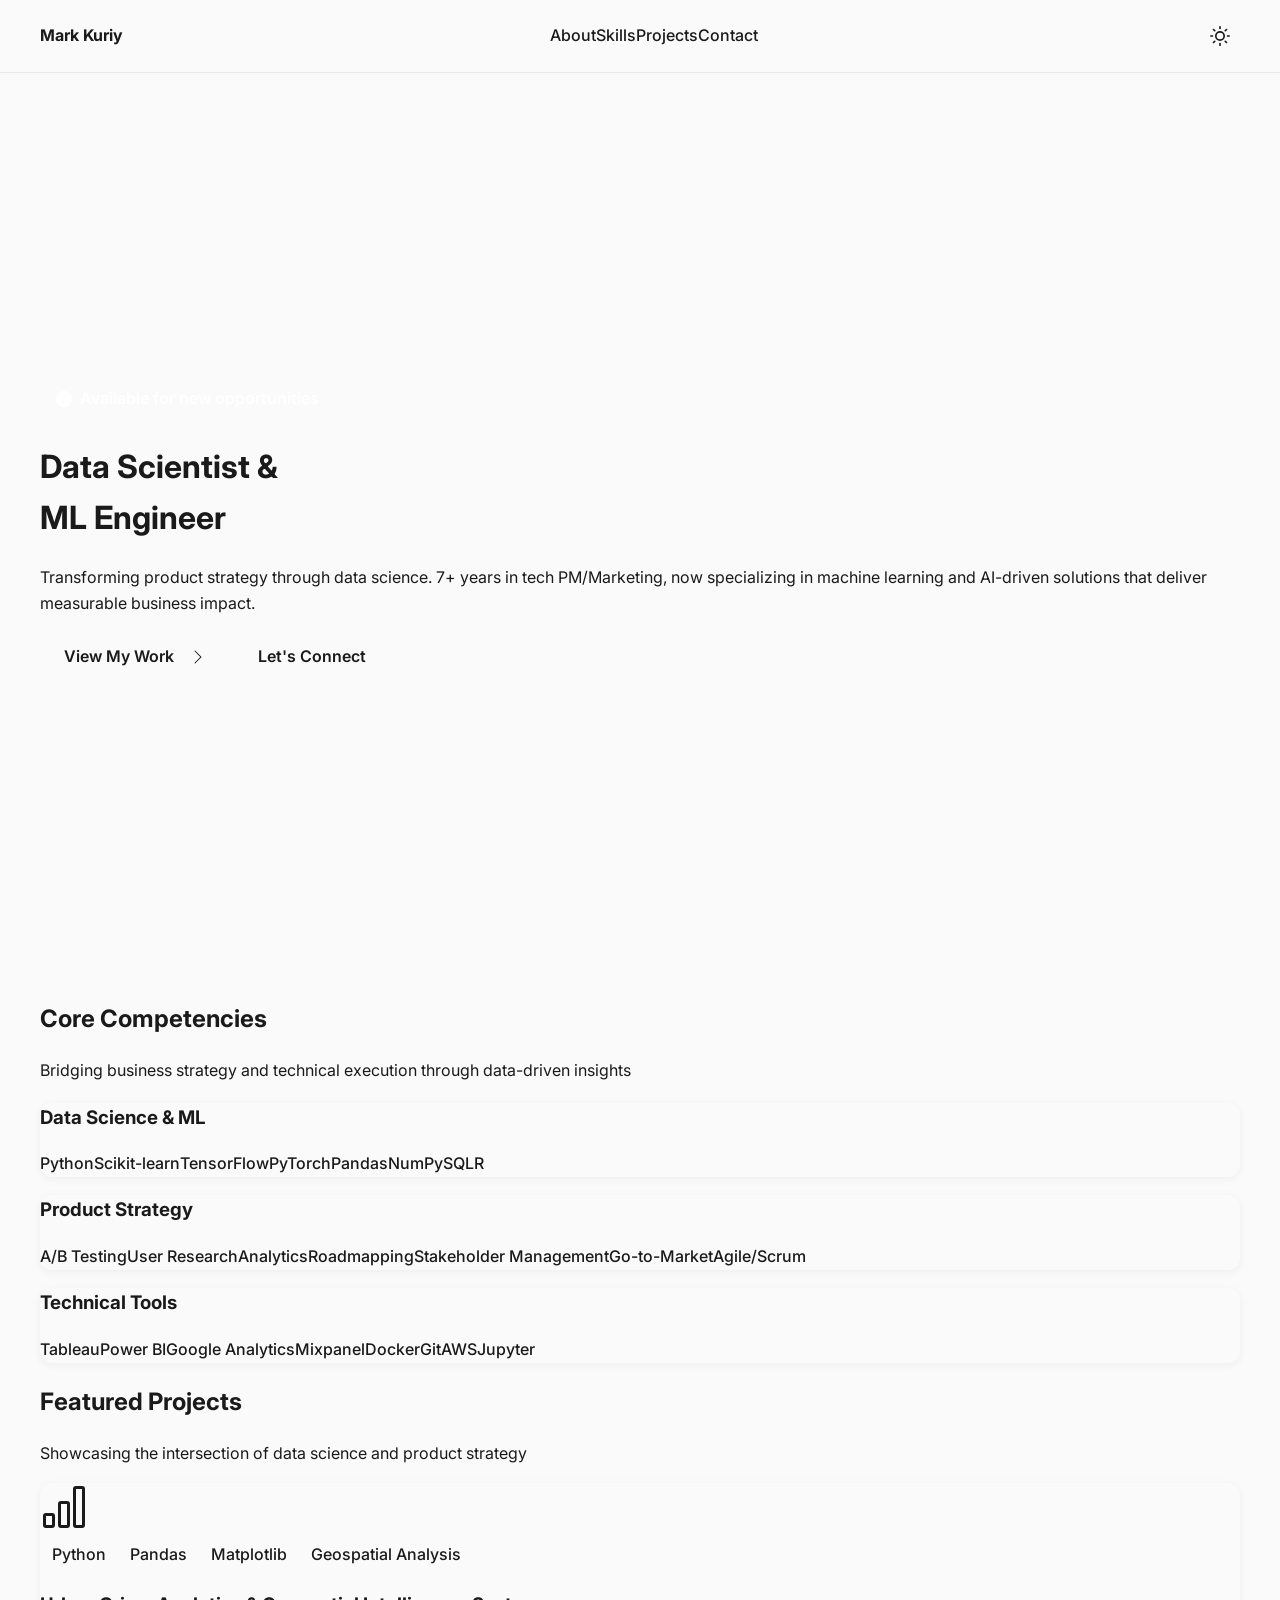
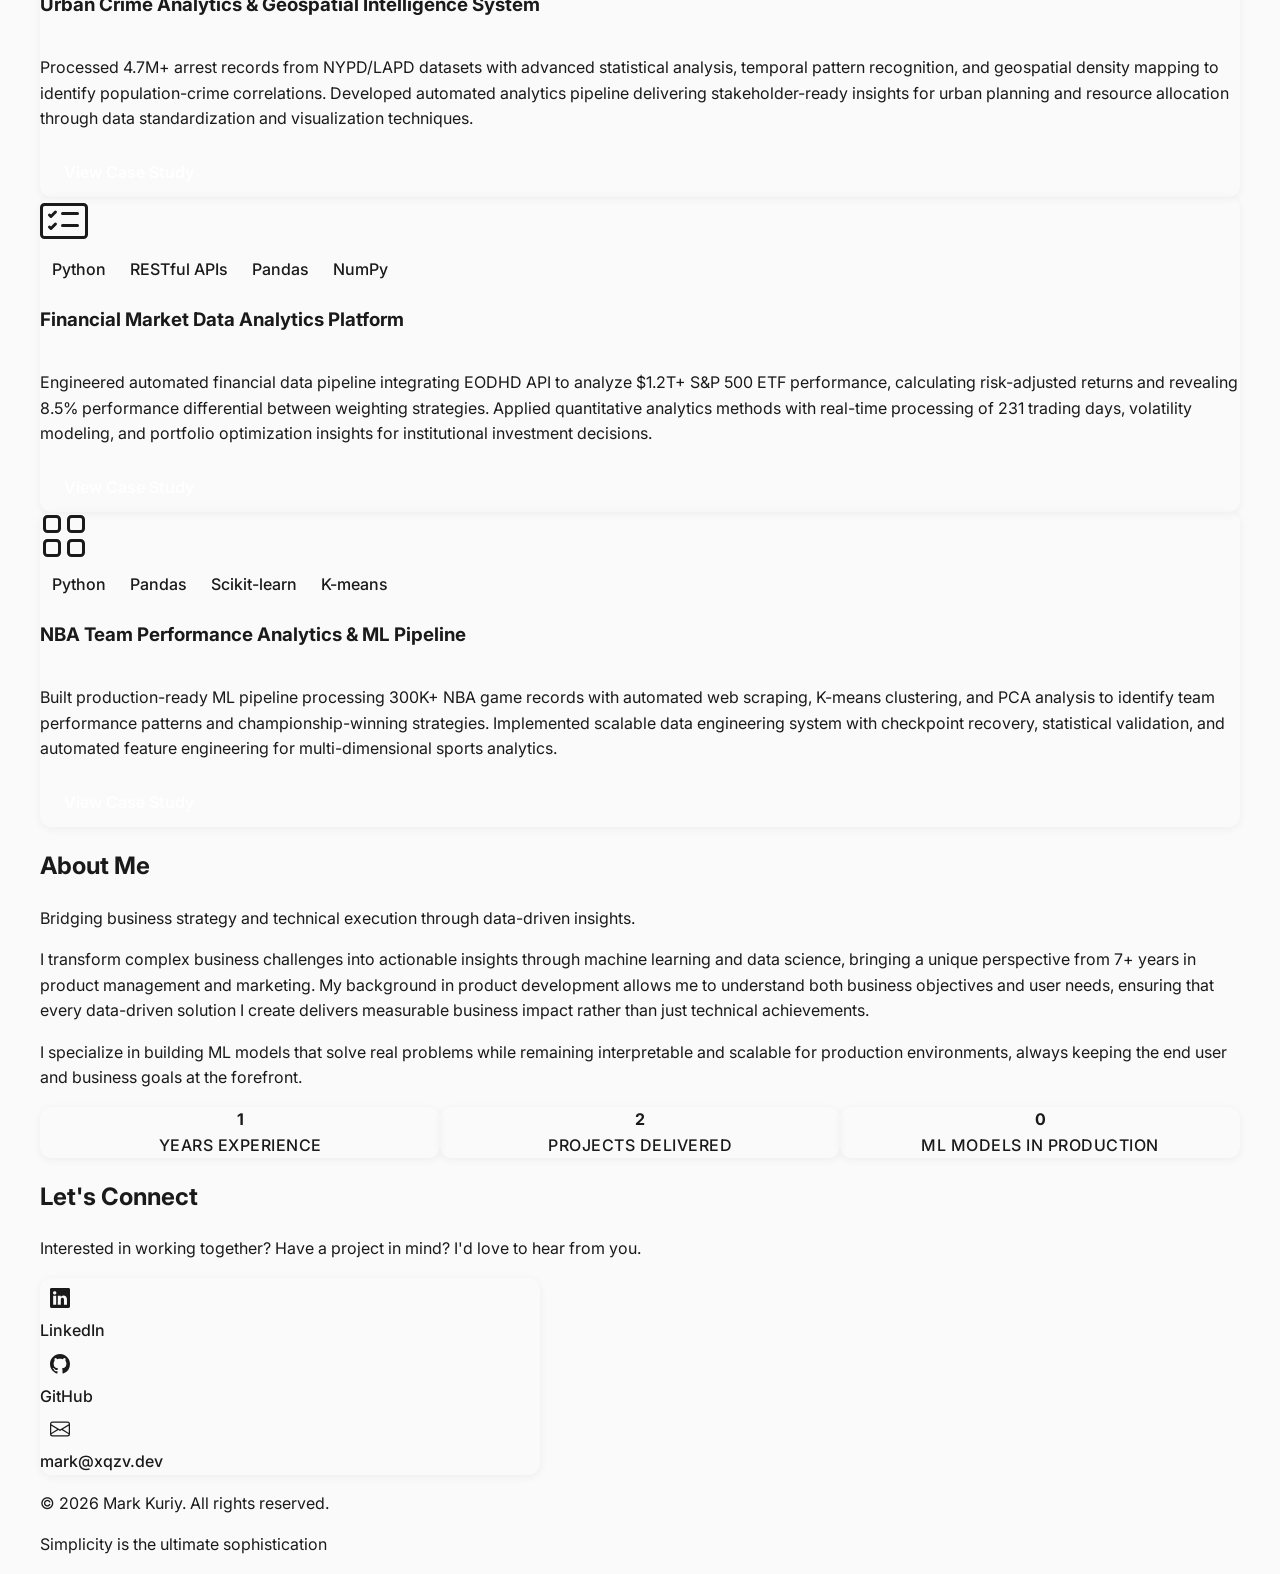
==== index.html @ 68ac91ae "fix: always load dark-mode.css unconditionally so toggle works on light-OS systems Agent-Logs-Url: h" ====
<!DOCTYPE html>
<html lang="en">
<head>
    <meta charset="UTF-8">
    <meta name="viewport" content="width=device-width, initial-scale=1.0">
    <title>Mark Kuriy - Data Scientist & ML Engineer</title>
    <meta name="description" content="Data Scientist & ML Engineer | Leveraging 7+ Years of Product Experience to Build Scalable AI Solutions.">
    <meta name="color-scheme" content="light dark">
    <meta name="theme-color" content="#1E3A8A" media="(prefers-color-scheme: light)">
    <meta name="theme-color" content="#121212" media="(prefers-color-scheme: dark)">
    
    <!-- Favicon -->
    <link rel="apple-touch-icon" sizes="180x180" href="/favicon/apple-touch-icon.png">
    <link rel="icon" type="image/png" sizes="32x32" href="/favicon/favicon-32x32.png">
    <link rel="icon" type="image/png" sizes="16x16" href="/favicon/favicon-16x16.png">
    <link rel="manifest" href="/favicon/site.webmanifest">
    
    <!-- Performance optimizations -->
    <link rel="dns-prefetch" href="//fonts.googleapis.com">
    <meta name="format-detection" content="telephone=no">
    
    <!-- Preconnect to external resources for faster loading -->
    <link rel="preconnect" href="https://fonts.googleapis.com">
    <link rel="preconnect" href="https://fonts.gstatic.com" crossorigin>
    <link href="https://fonts.googleapis.com/css2?family=Inter:wght@300..700&family=Crimson+Pro:wght@300..600&display=swap" rel="stylesheet">
    
    <!-- Base normalization for cross-browser consistency -->
    <link rel="stylesheet" href="/css/normalize.css">

    <!-- Critical CSS for above-the-fold content -->
    <style>
        body { 
            font-family: 'Inter', system-ui, sans-serif; 
            background-color: #FAFAFB;
            color: #1a1a1a;
            transition: background-color 0.3s ease, color 0.3s ease;
            margin: 0;
            line-height: 1.6;
        }
        body.dark-mode { 
            background-color: #121212;
            color: #e0e0e0;
        }
        .nav { 
            position: fixed; 
            width: 100%; 
            z-index: 100; 
            top: 0;
            left: 0;
            padding: 1rem 0;
            backdrop-filter: blur(12px);
            transition: transform 0.3s ease, background-color 0.3s ease;
            background: rgba(250, 250, 251, 0.95);
            border-bottom: 1px solid rgba(30, 58, 138, 0.1);
        }
        .dark-mode .nav {
            background: rgba(26, 26, 26, 0.95);
            border-bottom: 1px solid rgba(255, 255, 255, 0.1);
        }
        .container {
            max-width: 1200px;
            margin: 0 auto;
            padding: 0 1rem;
        }
        .hero {
            min-height: 100vh;
            padding-top: 80px;
            display: flex;
            align-items: center;
        }
    </style>

    <!-- Optimized CSS loading with media queries for non-critical CSS -->
    <link rel="stylesheet" href="/css/styles.css">
    <link rel="stylesheet" href="/css/components.css">
    <link rel="stylesheet" href="/css/dark-mode.css">
</head>
<body class="light-mode">
    <!-- Accessibility skip link -->
    <a href="#home" class="skip-link">Skip to main content</a>
    
    <!-- Header Component -->
    <site-header></site-header>

    <!-- Hero Section -->
    <section id="home" class="hero" role="main">
        <!-- Parallax background will be inserted here by JavaScript -->
        <div class="container">
            <div class="hero-content">
                <div class="hero-badge">
                    <svg width="16" height="16" fill="currentColor" class="mr-2" viewBox="0 0 16 16" style="margin-right: 8px;">
                        <path d="M8 16A8 8 0 1 0 8 0a8 8 0 0 0 0 16zm.93-9.412-1 4.705c-.07.34.029.533.304.533.194 0 .487-.07.686-.246l-.088.416c-.287.346-.92.598-1.465.598-.703 0-1.002-.422-.808-1.319l.738-3.468c.064-.293.006-.399-.287-.47l-.451-.081.082-.381 2.29-.287zM8 5.5a1 1 0 1 1 0-2 1 1 0 0 1 0 2z"/>
                    </svg>
                    Available for new opportunities
                </div>
                
                <h1 class="text-6xl serif mb-lg">
                    <span class="sr-only"></span>Data Scientist & <br>
                    <span class="text-brand">ML Engineer</span>
                </h1>
                
                <p class="text-xl text-secondary mb-2xl hero-description">
                    Transforming product strategy through data science. 7+ years in tech PM/Marketing, now specializing in machine learning and AI-driven solutions that deliver measurable business impact.
                </p>
                
                <div class="flex gap-md items-center hero-actions">
                    <a href="#work" class="btn btn-accent">
                        View My Work
                        <svg width="16" height="16" fill="currentColor" viewBox="0 0 16 16" style="margin-left: 8px;">
                            <path fill-rule="evenodd" d="M4.646 1.646a.5.5 0 0 1 .708 0l6 6a.5.5 0 0 1 0 .708l-6 6a.5.5 0 0 1-.708-.708L10.293 8 4.646 2.354a.5.5 0 0 1 0-.708z"/>
                        </svg>
                    </a>
                    <a href="#contact" class="btn btn-outline">Let's Connect</a>
                </div>
            </div>
        </div>
    </section>

    <!-- Skills Overview -->
    <section id="skills" class="section bg-soft">
        <div class="container">
            <div class="mb-2xl section-heading-container">
                <h2 class="text-4xl serif mb-lg">Core Competencies</h2>
                <p class="text-lg text-secondary">
                    Bridging business strategy and technical execution through data-driven insights
                </p>
            </div>
            
            <div class="row-grid">
                <div class="skill-category lazy-load">
                    <h3 class="text-xl mb-sm">Data Science & ML</h3>
                    <div class="skill-list">
                        <span class="skill-tag">Python</span>
                        <span class="skill-tag">Scikit-learn</span>
                        <span class="skill-tag">TensorFlow</span>
                        <span class="skill-tag">PyTorch</span>
                        <span class="skill-tag">Pandas</span>
                        <span class="skill-tag">NumPy</span>
                        <span class="skill-tag">SQL</span>
                        <span class="skill-tag">R</span>
                    </div>
                </div>
                
                <div class="skill-category lazy-load">
                    <h3 class="text-xl mb-sm">Product Strategy</h3>
                    <div class="skill-list">
                        <span class="skill-tag">A/B Testing</span>
                        <span class="skill-tag">User Research</span>
                        <span class="skill-tag">Analytics</span>
                        <span class="skill-tag">Roadmapping</span>
                        <span class="skill-tag">Stakeholder Management</span>
                        <span class="skill-tag">Go-to-Market</span>
                        <span class="skill-tag">Agile/Scrum</span>
                    </div>
                </div>
                
                <div class="skill-category lazy-load">
                    <h3 class="text-xl mb-sm">Technical Tools</h3>
                    <div class="skill-list">
                        <span class="skill-tag">Tableau</span>
                        <span class="skill-tag">Power BI</span>
                        <span class="skill-tag">Google Analytics</span>
                        <span class="skill-tag">Mixpanel</span>
                        <span class="skill-tag">Docker</span>
                        <span class="skill-tag">Git</span>
                        <span class="skill-tag">AWS</span>
                        <span class="skill-tag">Jupyter</span>
                    </div>
                </div>
            </div>
        </div>
    </section>

    <!-- Featured Work -->
    <section id="work" class="section">
        <div class="container">
            <div class="mb-2xl section-heading-container">
                <h2 class="text-4xl serif mb-lg">Featured Projects</h2>
                <p class="text-lg text-secondary">
                    Showcasing the intersection of data science and product strategy
                </p>
            </div>
            
            <div class="row-grid">
                <!-- Project 1 -->
                <article class="project-card lazy-load">
                    <div class="project-header">
                        <svg width="48" height="48" fill="currentColor" viewBox="0 0 16 16">
                            <path d="M4 11H2v3h2v-3zm5-4H7v7h2V7zm5-5v12h-2V2h2zm-2-1a1 1 0 0 0-1 1v12a1 1 0 0 0 1 1h2a1 1 0 0 0 1-1V2a1 1 0 0 0-1-1h-2zM6 7a1 1 0 0 1 1-1h2a1 1 0 0 1 1 1v7a1 1 0 0 1-1 1H7a1 1 0 0 1-1-1V7zm-5 4a1 1 0 0 1 1-1h2a1 1 0 0 1 1 1v3a1 1 0 0 1-1 1H2a1 1 0 0 1-1-1v-3z"/>
                        </svg>
                    </div>
                    <div class="project-content">
                        <div class="project-meta">
                            <span class="project-tag">Python</span>
                            <span class="project-tag">Pandas</span>
                            <span class="project-tag">Matplotlib</span>
                            <span class="project-tag">Geospatial Analysis</span>
                        </div>
                        <h3 class="text-2xl mb-sm">Urban Crime Analytics & Geospatial Intelligence System</h3>
                        <p class="text-secondary mb-lg">
                            Processed 4.7M+ arrest records from NYPD/LAPD datasets with advanced statistical analysis, temporal pattern recognition, and geospatial density mapping to identify population-crime correlations. Developed automated analytics pipeline delivering stakeholder-ready insights for urban planning and resource allocation through data standardization and visualization techniques.
                        </p>
                        <a href="/case-studies/urban-crime-analytics" class="btn btn-secondary" style="align-self: flex-start;">
                            View Case Study
                        </a>
                    </div>
                </article>

                <!-- Project 2 -->
                <article class="project-card lazy-load">
                    <div class="project-header">
                        <svg width="48" height="48" fill="currentColor" viewBox="0 0 16 16">
                            <path d="M14.5 3a.5.5 0 0 1 .5.5v9a.5.5 0 0 1-.5.5h-13a.5.5 0 0 1-.5-.5v-9a.5.5 0 0 1 .5-.5h13zm-13-1A1.5 1.5 0 0 0 0 3.5v9A1.5 1.5 0 0 0 1.5 14h13a1.5 1.5 0 0 0 1.5-1.5v-9A1.5 1.5 0 0 0 14.5 2h-13z"/>
                            <path d="M7 5.5a.5.5 0 0 1 .5-.5h5a.5.5 0 0 1 0 1h-5a.5.5 0 0 1-.5-.5zm-1.496-.854a.5.5 0 0 1 0 .708l-1.5 1.5a.5.5 0 0 1-.708 0l-.5-.5a.5.5 0 1 1 .708-.708l.146.147 1.146-1.147a.5.5 0 0 1 .708 0zM7 9.5a.5.5 0 0 1 .5-.5h5a.5.5 0 0 1 0 1h-5a.5.5 0 0 1-.5-.5zm-1.496-.854a.5.5 0 0 1 0 .708l-1.5 1.5a.5.5 0 0 1-.708 0l-.5-.5a.5.5 0 0 1 .708-.708l.146.147 1.146-1.147a.5.5 0 0 1 .708 0z"/>
                        </svg>
                    </div>
                    <div class="project-content">
                        <div class="project-meta">
                            <span class="project-tag">Python</span>
                            <span class="project-tag">RESTful APIs</span>
                            <span class="project-tag">Pandas</span>
                            <span class="project-tag">NumPy</span>
                        </div>
                        <h3 class="text-2xl mb-sm">Financial Market Data Analytics Platform</h3>
                        <p class="text-secondary mb-lg">
                            Engineered automated financial data pipeline integrating EODHD API to analyze $1.2T+ S&P 500 ETF performance, calculating risk-adjusted returns and revealing 8.5% performance differential between weighting strategies. Applied quantitative analytics methods with real-time processing of 231 trading days, volatility modeling, and portfolio optimization insights for institutional investment decisions.
                        </p>
                        <a href="/case-studies/financial-market-analytics" class="btn btn-secondary" style="align-self: flex-start;">
                            View Case Study
                        </a>
                    </div>
                </article>

                <!-- Project 3 -->
                <article class="project-card lazy-load">
                    <div class="project-header">
                        <svg width="48" height="48" fill="currentColor" viewBox="0 0 16 16">
                            <path d="M1 2.5A1.5 1.5 0 0 1 2.5 1h3A1.5 1.5 0 0 1 7 2.5v3A1.5 1.5 0 0 1 5.5 7h-3A1.5 1.5 0 0 1 1 5.5v-3zM2.5 2a.5.5 0 0 0-.5.5v3a.5.5 0 0 0 .5.5h3a.5.5 0 0 0 .5-.5v-3a.5.5 0 0 0-.5-.5h-3zm6.5.5A1.5 1.5 0 0 1 10.5 1h3A1.5 1.5 0 0 1 15 2.5v3A1.5 1.5 0 0 1 13.5 7h-3A1.5 1.5 0 0 1 9 5.5v-3zm1.5-.5a.5.5 0 0 0-.5.5v3a.5.5 0 0 0 .5.5h3a.5.5 0 0 0 .5-.5v-3a.5.5 0 0 0-.5-.5h-3zM1 10.5A1.5 1.5 0 0 1 2.5 9h3A1.5 1.5 0 0 1 7 10.5v3A1.5 1.5 0 0 1 5.5 15h-3A1.5 1.5 0 0 1 1 13.5v-3zm1.5-.5a.5.5 0 0 0-.5.5v3a.5.5 0 0 0 .5.5h3a.5.5 0 0 0 .5-.5v-3a.5.5 0 0 0-.5-.5h-3zm6.5.5A1.5 1.5 0 0 1 10.5 9h3a1.5 1.5 0 0 1 1.5 1.5v3a1.5 1.5 0 0 1-1.5 1.5h-3A1.5 1.5 0 0 1 9 13.5v-3zm1.5-.5a.5.5 0 0 0-.5.5v3a.5.5 0 0 0 .5.5h3a.5.5 0 0 0 .5-.5v-3a.5.5 0 0 0-.5-.5h-3z"/>
                        </svg>
                    </div>
                    <div class="project-content">
                        <div class="project-meta">
                            <span class="project-tag">Python</span>
                            <span class="project-tag">Pandas</span>
                            <span class="project-tag">Scikit-learn</span>
                            <span class="project-tag">K-means</span>
                        </div>
                        <h3 class="text-2xl mb-sm">NBA Team Performance Analytics & ML Pipeline</h3>
                        <p class="text-secondary mb-lg">
                            Built production-ready ML pipeline processing 300K+ NBA game records with automated web scraping, K-means clustering, and PCA analysis to identify team performance patterns and championship-winning strategies. Implemented scalable data engineering system with checkpoint recovery, statistical validation, and automated feature engineering for multi-dimensional sports analytics.
                        </p>
                        <a href="/case-studies/nba-performance-analytics" class="btn btn-secondary" style="align-self: flex-start;">
                            View Case Study
                        </a>
                    </div>
                </article>
            </div>
        </div>
    </section>

    <!-- About Section -->
    <section id="about" class="section bg-soft">
        <div class="container">
            <div class="about-content">
                <h2 class="text-4xl serif mb-md">About Me</h2>
                
                <p class="about-highlight text-lg mb-lg">
                    Bridging business strategy and technical execution through data-driven insights.
                </p>
                
                <div class="about-story">
                    <p class="text-lg mb-lg">
                        I transform complex business challenges into actionable insights through machine learning and data science, bringing a unique perspective from 7+ years in product management and marketing. My background in product development allows me to understand both business objectives and user needs, ensuring that every data-driven solution I create delivers measurable business impact rather than just technical achievements.
                    </p>
                    
                    <p class="text-lg">
                        I specialize in building ML models that solve real problems while remaining interpretable and scalable for production environments, always keeping the end user and business goals at the forefront.
                    </p>
                </div>
                
                <div class="stats-showcase">
                    <div class="stats-grid">
                        <div class="stat-card lazy-load">
                            <span class="stat-number counter" data-target="7">7</span>
                            <span class="stat-label">Years Experience</span>
                        </div>
                        <div class="stat-card secondary lazy-load">
                            <span class="stat-number counter" data-target="12">12</span>
                            <span class="stat-label">Projects Delivered</span>
                        </div>
                        <div class="stat-card tertiary lazy-load">
                            <span class="stat-number counter" data-target="5">5</span>
                            <span class="stat-label">ML Models in Production</span>
                        </div>
                    </div>
                </div>
            </div>
        </div>
    </section>

    <!-- Contact Section -->
    <section id="contact" class="section">
        <div class="container">
            <div class="mb-2xl section-heading-container">
                <h2 class="text-4xl serif mb-lg">Let's Connect</h2>
                <p class="text-lg text-secondary">
                    Interested in working together? Have a project in mind? I'd love to hear from you.
                </p>
            </div>
            
            <div class="section-heading-container" style="max-width: 500px; align-items: start;">
                <div class="card">
                    <div class="flex items-center mb-md">
                        <div class="contact-icon">
                            <svg width="20" height="20" fill="currentColor" viewBox="0 0 16 16">
                                <path d="M0 1.146C0 .513.526 0 1.175 0h13.65C15.474 0 16 .513 16 1.146v13.708c0 .633-.526 1.146-1.175 1.146H1.175C.526 16 0 15.487 0 14.854V1.146zm4.943 12.248V6.169H2.542v7.225h2.401zm-1.2-8.212c.837 0 1.358-.554 1.358-1.248-.015-.709-.52-1.248-1.342-1.248-.822 0-1.359.54-1.359 1.248 0 .694.521 1.248 1.327 1.248h.016zm4.908 8.212V9.359c0-.216.016-.432.08-.586.173-.431.568-.878 1.232-.878.869 0 1.216.662 1.216 1.634v3.865h2.401V9.25c0-2.22-1.184-3.252-2.764-3.252-1.274 0-1.845.7-2.165 1.193v.025h-.016a5.54 5.54 0 0 1 .016-.025V6.169h-2.4c.03.678 0 7.225 0 7.225h2.4z"/>
                            </svg>
                        </div>
                        <a href="https://www.linkedin.com/in/mkuriy/" target="_blank" class="text-lg">LinkedIn</a>
                    </div>
                    
                    <div class="flex items-center mb-md">
                        <div class="contact-icon">
                            <svg width="20" height="20" fill="currentColor" viewBox="0 0 16 16">
                                <path d="M8 0C3.58 0 0 3.58 0 8c0 3.54 2.29 6.53 5.47 7.59.4.07.55-.17.55-.38 0-.19-.01-.82-.01-1.49-2.01.37-2.53-.49-2.69-.94-.09-.23-.48-.94-.82-1.13-.28-.15-.68-.52-.01-.53.63-.01 1.08.58 1.23.82.72 1.21 1.87.87 2.33.66.07-.52.28-.87.51-1.07-1.78-.2-3.64-.89-3.64-3.95 0-.87.31-1.59.82-2.15-.08-.2-.36-1.02.08-2.12 0 0 .67-.21 2.2.82.64-.18 1.32-.27 2-.27.68 0 1.36.09 2 .27 1.53-1.04 2.2-.82 2.2-.82.44 1.1.16 1.92.08 2.12.51.56.82 1.27.82 2.15 0 3.07-1.87 3.75-3.65 3.95.29.25.54.73.54 1.48 0 1.07-.01 1.93-.01 2.2 0 .21.15.46.55.38A8.012 8.012 0 0 0 16 8c0-4.42-3.58-8-8-8z"/>
                            </svg>
                        </div>
                        <a href="https://github.com/xqzv" target="_blank" class="text-lg">GitHub</a>
                    </div>
                    
                    <div class="flex items-center">
                        <div class="contact-icon">
                            <svg width="20" height="20" fill="currentColor" viewBox="0 0 16 16">
                                <path d="M0 4a2 2 0 0 1 2-2h12a2 2 0 0 1 2 2v8a2 2 0 0 1-2 2H2a2 2 0 0 1-2-2V4Zm2-1a1 1 0 0 0-1 1v.217l7 4.2 7-4.2V4a1 1 0 0 0-1-1H2Zm13 2.383-4.708 2.825L15 11.105V5.383Zm-.034 6.876-5.64-3.471L8 9.583l-1.326-.795-5.64 3.47A1 1 0 0 0 2 13h12a1 1 0 0 0 .966-.741ZM1 11.105l4.708-2.897L1 5.383v5.722Z"/>
                            </svg>
                        </div>
                        <a href="mailto:mark@xqzv.dev" class="text-lg">mark@xqzv.dev</a>
                    </div>
                </div>
            </div>
        </div>
    </section>

    <!-- Footer -->
    <site-footer></site-footer>

    <!-- JavaScript loading -->
    <script src="/js/components/header.js" defer></script>
    <script src="/js/components/footer.js" defer></script>
    <script src="/js/dark-mode.js" defer></script>
    <script src="/js/portfolio.js" defer></script>
</body>
</html>
---- css/components.css ----
/* ===== Optimized Components CSS - Enhanced 60-30-10 Compliance ===== */

/* Button System - Proper accent color usage (10% rule) */
.btn {
    display: inline-flex;
    align-items: center;
    gap: 0.5rem;
    padding: 0.75rem 1.5rem;
    border-radius: 6px;
    font-weight: 600;
    font-size: 1rem;
    text-decoration: none;
    border: none;
    cursor: pointer;
    transition: all 0.2s ease;
}

.btn-primary {
    background-color: var(--primary-600);
    color: white;
}

.btn-primary:hover {
    background-color: var(--primary-500);
    transform: translateY(-1px);
}

/* Reserve accent color for primary CTAs only */
.btn-accent {
    background-color: var(--accent-500);
    color: var(--neutral-800);
}

.btn-accent:hover {
    background-color: var(--accent-600);
    transform: translateY(-1px);
}

.btn-outline {
    background-color: transparent;
    color: var(--text-primary);
    border: 2px solid var(--border-color);
}

.btn-outline:hover {
    background-color: var(--primary-600);
    color: white;
    border-color: var(--primary-600);
}

/* Filter buttons for projects page */
.filter-btn {
    transition: all 0.2s ease;
}

.filter-btn.active {
    background-color: var(--primary-600);
    color: white;
    border-color: var(--primary-600);
}

/* Use brand colors for secondary actions */
.btn-secondary {
    background-color: var(--primary-300);
    color: white;
}

.btn-secondary:hover {
    background-color: var(--primary-400);
}

/* Cards */
.card {
    background: var(--bg-white);
    padding: var(--space-xl);
    border-radius: 12px;
    box-shadow: 0 2px 10px rgba(0, 0, 0, 0.05);
    transition: box-shadow 0.2s ease;
}

.card:hover {
    box-shadow: 0 4px 20px rgba(0, 0, 0, 0.1);
}

/* Project Cards */
.project-card {
    background: var(--bg-white);
    padding: var(--space-xl);
    border-radius: 12px;
    box-shadow: 0 2px 10px rgba(0, 0, 0, 0.05);
    transition: all 0.3s ease;
    display: flex;
    flex-direction: column;
    height: 100%;
}

.project-card:hover {
    transform: translateY(-4px);
    box-shadow: 0 8px 25px rgba(0, 0, 0, 0.15);
}

.project-header {
    margin-bottom: var(--space-lg);
    color: var(--primary-600);
}

.project-content {
    display: flex;
    flex-direction: column;
    height: 100%;
}

.project-meta {
    display: flex;
    flex-wrap: wrap;
    gap: var(--space-xs);
    margin-bottom: var(--space-md);
}

.project-tag {
    background: var(--bg-secondary);
    color: var(--text-secondary);
    padding: 0.25rem 0.75rem;
    border-radius: 20px;
    font-size: var(--text-sm);
    font-weight: 500;
}

/* Navigation */
site-header {
    display: block;
}

.nav {
    background: rgba(250, 250, 251, 0.95);
    border-bottom: 1px solid rgba(30, 58, 138, 0.1);
    backdrop-filter: blur(12px);
    -webkit-backdrop-filter: blur(12px);
}

.nav-content {
    display: flex;
    align-items: center;
    justify-content: space-between;
}

.nav-logo {
    font-size: var(--text-xl);
    font-weight: 700;
    color: var(--text-primary);
    text-decoration: none;
}

.nav-links {
    display: flex;
    list-style: none;
    gap: var(--space-lg);
    margin: 0;
    padding: 0;
}

.nav-link {
    color: var(--text-secondary);
    text-decoration: none;
    font-weight: 500;
    transition: color 0.2s ease;
}

.nav-link:hover,
.nav-link.active {
    color: var(--primary-600);
}

body.dark-mode .nav-link:hover,
body.dark-mode .nav-link.active {
    color: var(--primary-300);
}

/* Mobile Menu */
.mobile-menu {
    display: none;
    background: none;
    border: none;
    cursor: pointer;
    padding: 0.5rem;
    color: var(--text-primary);
    margin-left: 0.5rem;
    transition: color 0.2s ease;
}

.theme-toggle,
.mobile-menu {
    -webkit-appearance: none;
    appearance: none;
    background-color: transparent;
    border: 0;
}

.mobile-menu:hover {
    color: var(--primary-600);
}

.mobile-menu:active {
    transform: scale(0.95);
}

.mobile-menu-container {
    position: fixed;
    top: 80px;
    left: 0;
    right: 0;
    background: var(--bg-white);
    border-top: 1px solid var(--border-color);
    box-shadow: 0 4px 12px rgba(0, 0, 0, 0.1);
    z-index: 99;
    max-height: 0;
    overflow: hidden;
    transition: max-height 0.3s ease, opacity 0.3s ease;
    opacity: 0;
}

.mobile-menu-container.active {
    max-height: 500px;
    opacity: 1;
}

.mobile-menu-container .nav-links {
    flex-direction: column;
    padding: var(--space-lg);
    gap: var(--space-md);
}

/* Statistics - Consistent brand color usage */
.stats-grid {
    display: grid;
    grid-template-columns: repeat(auto-fit, minmax(140px, 1fr));
    gap: var(--space-lg);
}

.stat-card {
    text-align: center;
    padding: var(--space-lg);
    background: var(--bg-white);
    border-radius: 12px;
    box-shadow: 0 2px 10px rgba(0, 0, 0, 0.05);
    border-top: 4px solid var(--primary-600);
    transition: all 0.3s ease;
}

.stat-card:hover {
    transform: translateY(-2px);
    box-shadow: 0 8px 25px rgba(30, 58, 138, 0.1);
}

.stat-card.secondary {
    border-top-color: var(--primary-400);
}

.stat-card.tertiary {
    border-top-color: var(--primary-300);
}

.stat-number {
    font-size: var(--text-4xl);
    font-weight: 700;
    color: var(--primary-600);
    display: block;
    margin-bottom: var(--space-sm);
}

.stat-card.secondary .stat-number {
    color: var(--primary-400);
}

.stat-card.tertiary .stat-number {
    color: var(--primary-300);
}

.stat-label {
    color: var(--text-secondary);
    font-size: var(--text-sm);
    text-transform: uppercase;
    letter-spacing: 0.5px;
    font-weight: 500;
}

/* Hero Badge - Use brand colors (30% rule) instead of accent */
.hero-badge {
    display: inline-flex;
    align-items: center;
    background: var(--primary-300);
    color: white;
    padding: 0.5rem 1rem;
    border-radius: 25px;
    font-size: var(--text-sm);
    font-weight: 600;
    margin-bottom: var(--space-lg);
}

/* Skills - Better visual hierarchy with brand colors */
.skill-category {
    padding: var(--space-xl);
    background: var(--bg-white);
    border-radius: 12px;
    border-left: 4px solid var(--primary-600);
    box-shadow: 0 2px 10px rgba(0, 0, 0, 0.05);
    transition: all 0.3s ease;
}

.skill-category:hover {
    transform: translateY(-2px);
    box-shadow: 0 8px 25px rgba(30, 58, 138, 0.1);
}

.skill-category:nth-child(1) {
    border-left-color: var(--primary-600);
}

.skill-category:nth-child(2) {
    border-left-color: var(--primary-400);
}

.skill-category:nth-child(3) {
    border-left-color: var(--accent-500);
}

.skill-list {
    display: flex;
    flex-wrap: wrap;
    gap: var(--space-xs);
    margin-top: var(--space-md);
}

/* Responsive improvements for mobile */
@media (max-width: 768px) {
    .skill-category {
        padding: var(--space-lg);
        margin-bottom: var(--space-md);
    }
    
    .skill-tag {
        font-size: 0.875rem;
        padding: 0.375rem 0.75rem;
    }
}

.skill-tag {
    background: var(--bg-secondary);
    color: var(--text-primary);
    padding: var(--space-xs) var(--space-sm);
    border-radius: 6px;
    font-size: var(--text-sm);
    font-weight: 500;
    border: 1px solid var(--border-color);
    transition: all 0.2s ease;
}

.skill-tag:hover {
    background: var(--primary-600);
    color: white;
    border-color: var(--primary-500);
    transform: translateY(-1px);
    box-shadow: 0 2px 8px rgba(30, 58, 138, 0.15);
}

/* Scroll Progress */
.scroll-indicator {
    position: fixed;
    top: 0;
    left: 0;
    width: 100%;
    height: 3px;
    background: var(--bg-secondary);
    z-index: 1000;
}

.scroll-progress {
    height: 100%;
    background: linear-gradient(90deg, var(--primary-600), var(--accent-500));
    width: 0%;
    transition: width 0.1s ease;
}

/* Lazy Loading */
.lazy-load {
    opacity: 0;
    transform: translateY(20px);
    transition: all 0.6s ease;
}

.lazy-load.loaded {
    opacity: 1;
    transform: translateY(0);
}

/* Contact Icons */
.contact-icon {
    width: 40px;
    height: 40px;
    border-radius: 50%;
    background: var(--bg-secondary);
    display: flex;
    align-items: center;
    justify-content: center;
    margin-right: var(--space-md);
    transition: background-color 0.3s ease;
}

/* Contact Section Links - Modern UI/UX best practices */
#contact .card a {
    color: var(--primary-600);
    text-decoration: none;
    font-weight: 500;
    position: relative;
    transition: color 0.2s ease;
}

/* Maintain same color for visited links */
#contact .card a:visited {
    color: var(--primary-600);
}

/* Hover state with underline animation */
#contact .card a:hover {
    color: var(--primary-500);
}

#contact .card a::after {
    content: '';
    position: absolute;
    bottom: -2px;
    left: 0;
    width: 0;
    height: 2px;
    background-color: var(--primary-600);
    transition: width 0.3s ease;
}

#contact .card a:hover::after {
    width: 100%;
}

/* Active state */
#contact .card a:active {
    color: var(--primary-700);
}

/* Skip Link */
.skip-link {
    position: absolute;
    top: -40px;
    left: 6px;
    background: var(--primary-600);
    color: white;
    padding: 8px;
    text-decoration: none;
    border-radius: 4px;
    transition: top 0.3s;
}

.skip-link:focus {
    top: 6px;
}

/* Responsive Design */
@media (max-width: 768px) {
    /* Hide only the desktop nav links, not the mobile menu ones */
    .nav-content > .nav-links {
        display: none;
    }
    
    .mobile-menu {
        display: flex;
        align-items: center;
        justify-content: center;
    }
    
    /* Ensure mobile menu container nav links can be visible when active */
    .mobile-menu-container .nav-links {
        display: flex;
    }
    
    .grid-2,
    .grid-3 {
        grid-template-columns: 1fr;
        gap: var(--space-xl);
    }
    
    .about-content {
        text-align: center;
    }
    
    .about-story {
        text-align: center;
    }
}

@media (max-width: 640px) {
    .hero-actions {
        flex-direction: column;
        align-items: stretch;
    }
    
    .btn {
        justify-content: center;
    }
}
---- css/dark-mode.css ----
/* Dark Mode Toggle Styles */
.theme-toggle {
    display: flex;
    align-items: center;
    justify-content: center;
    width: 40px;
    height: 40px;
    background: transparent;
    border-radius: 50%;
    border: none;
    cursor: pointer;
    margin-left: 16px;
    position: relative;
    overflow: hidden;
    color: var(--text-primary);
    transition: color 0.3s ease, background-color 0.3s ease;
}

.theme-toggle:hover {
    background-color: var(--bg-secondary);
}

.theme-toggle svg {
    width: 20px;
    height: 20px;
    position: absolute;
    transition: transform 0.5s ease, opacity 0.3s ease;
}

/* Light Mode Icons */
.theme-toggle .sun-icon {
    opacity: 1;
    transform: translateY(0);
}

.theme-toggle .moon-icon {
    opacity: 0;
    transform: translateY(20px);
}

/* Dark Mode Icons */
.dark-mode .theme-toggle .sun-icon {
    opacity: 0;
    transform: translateY(-20px);
}

.dark-mode .theme-toggle .moon-icon {
    opacity: 1;
    transform: translateY(0);
}

/* Enhanced Dark Mode Specific Overrides */
.dark-mode {
    color-scheme: dark;
}

.dark-mode .card,
.dark-mode .project-card,
.dark-mode .skill-category,
.dark-mode .stat-card {
    border-color: var(--dark-border);
    box-shadow: 0 2px 10px rgba(0, 0, 0, 0.3);
}

.dark-mode .card:hover,
.dark-mode .project-card:hover,
.dark-mode .skill-category:hover,
.dark-mode .stat-card:hover {
    box-shadow: 0 8px 25px rgba(59, 130, 246, 0.15);
}

/* Enhanced skill category dark mode styles */
.dark-mode .skill-category {
    background: var(--dark-bg-tertiary);
    border-left-color: var(--primary-400);
}

.dark-mode .skill-category:nth-child(2) {
    border-left-color: var(--primary-300);
}

.dark-mode .skill-category:nth-child(3) {
    border-left-color: var(--accent-400);
}

.dark-mode .skill-category:hover {
    background: var(--dark-bg-secondary);
    box-shadow: 0 8px 25px rgba(59, 130, 246, 0.2);
}

.dark-mode .nav {
    background: rgba(15, 15, 15, 0.95);
    border-bottom: 1px solid var(--dark-border-light);
}

.dark-mode .hero-parallax-bg {
    background: linear-gradient(135deg, 
        rgba(30, 58, 138, 0.1) 0%, 
        rgba(59, 130, 246, 0.05) 50%, 
        rgba(215, 186, 137, 0.05) 100%);
}

.dark-mode .mobile-menu-container {
    background: var(--dark-bg-secondary);
    border-top: 1px solid var(--dark-border);
}

.dark-mode .mobile-menu:hover {
    color: var(--primary-400);
}

/* Skills section background */
.dark-mode .section.bg-soft {
    background: var(--dark-bg-primary);
}

.dark-mode .skill-tag:hover {
    background: var(--primary-400);
    color: white;
}

/* Enhanced skill tag dark mode styles */
.dark-mode .skill-tag {
    background: var(--dark-bg-primary);
    color: var(--dark-text-primary);
    border: 1px solid var(--dark-border);
}

.dark-mode .skill-tag:hover {
    background: var(--primary-500);
    color: white;
    border-color: var(--primary-400);
    transform: translateY(-1px);
}

.dark-mode .hero-badge {
    background: var(--primary-400);
    color: white;
}

/* Enhanced dark mode scrollbar */
.dark-mode ::-webkit-scrollbar-track {
    background: var(--dark-bg-secondary);
}

.dark-mode ::-webkit-scrollbar-thumb {
    background: var(--dark-text-tertiary);
}

.dark-mode ::-webkit-scrollbar-thumb:hover {
    background: var(--primary-400);
}

/* Contact Section Overrides */
.dark-mode .contact-icon {
    background: var(--dark-bg-tertiary);
}

.dark-mode #contact .card a,
.dark-mode #contact .card a:visited {
    color: var(--primary-400);
}

.dark-mode #contact .card a:hover {
    color: var(--primary-300);
}

.dark-mode #contact .card a::after {
    background-color: var(--primary-400);
}

.dark-mode #contact .card a:active {
    color: var(--primary-500);
}
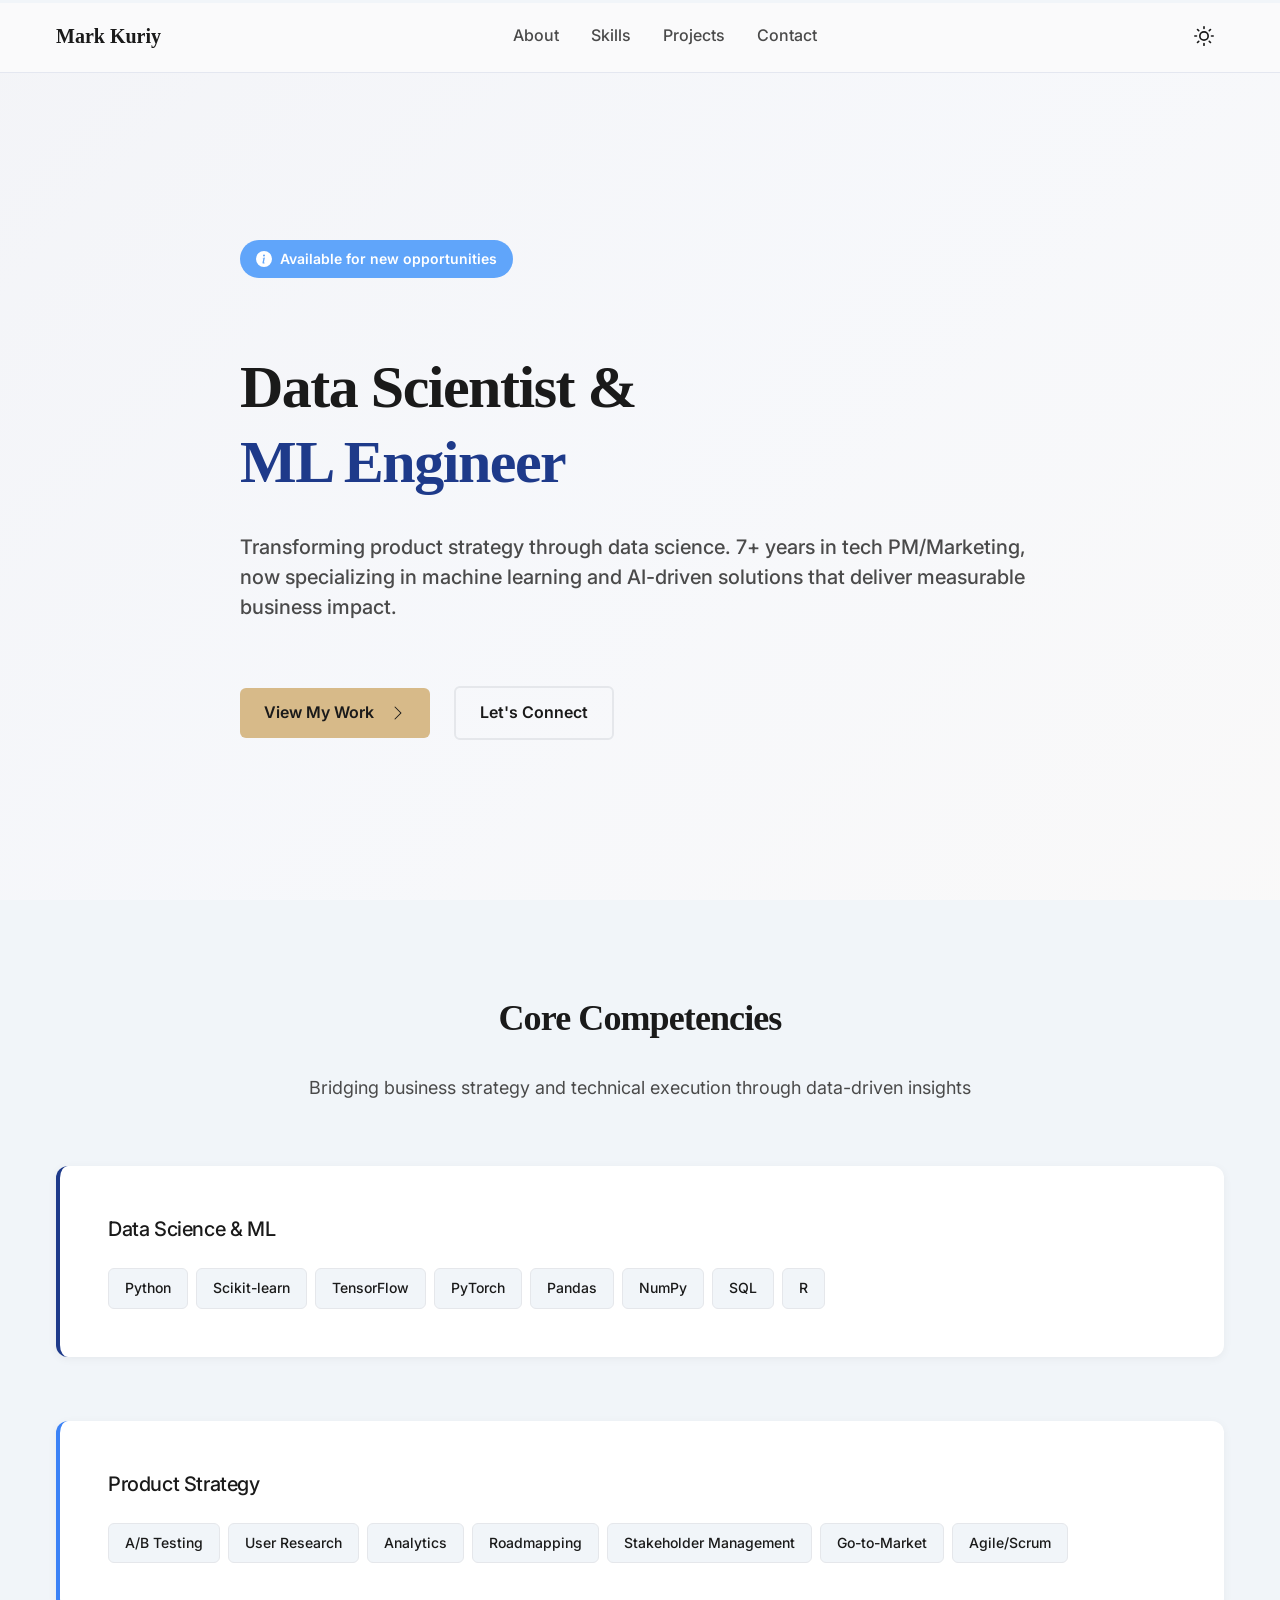
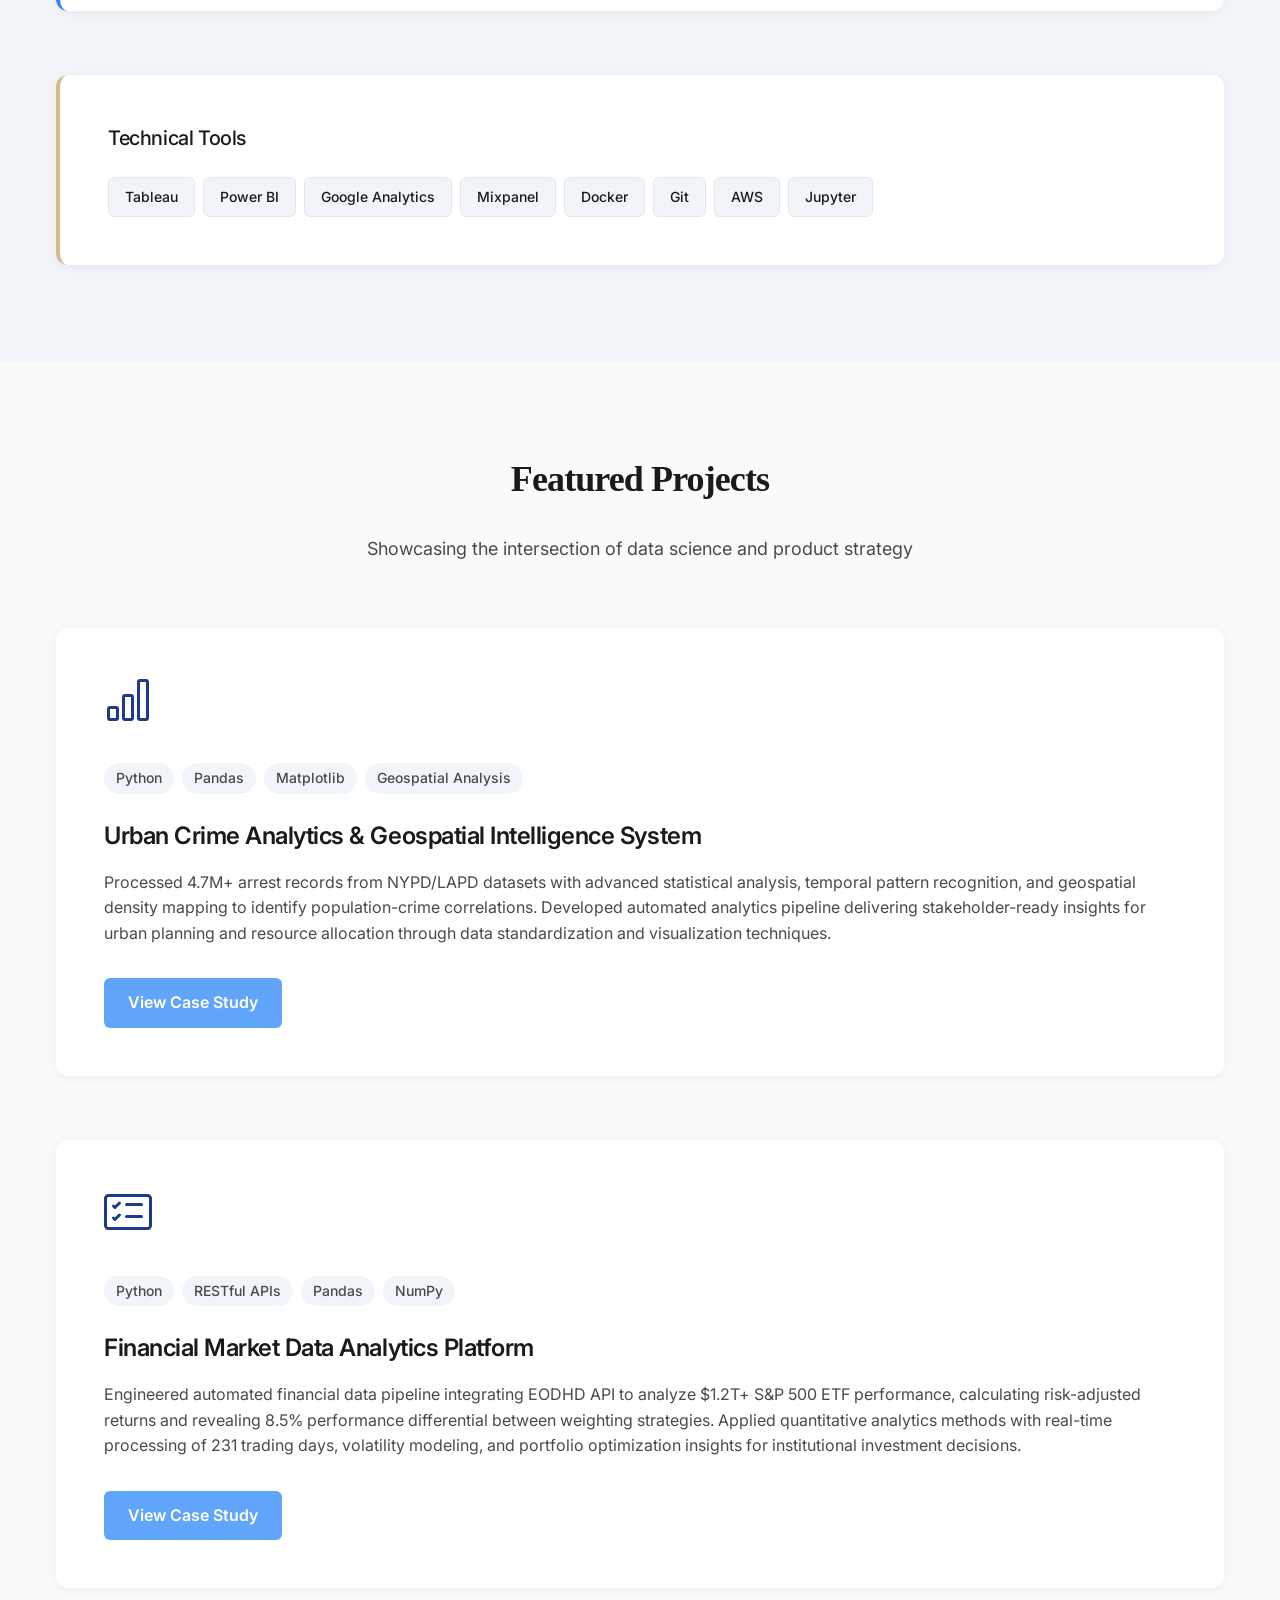
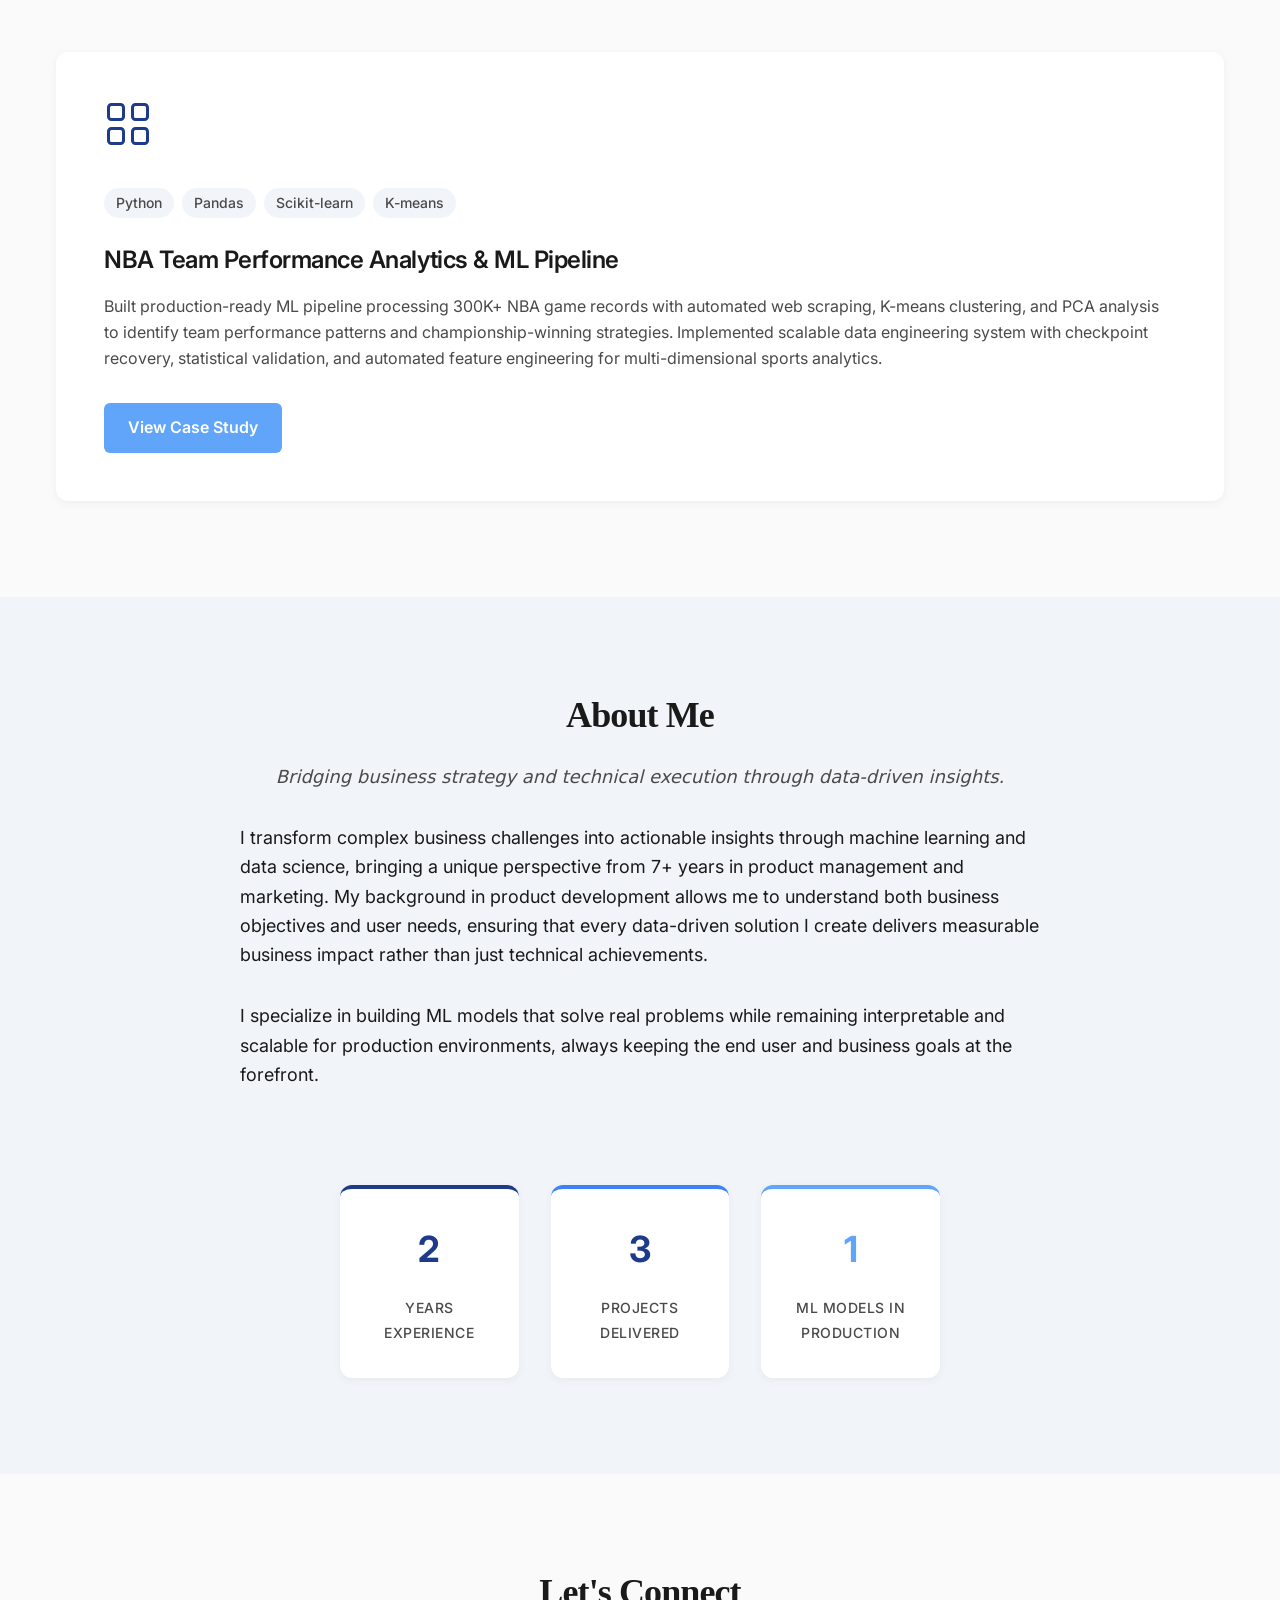
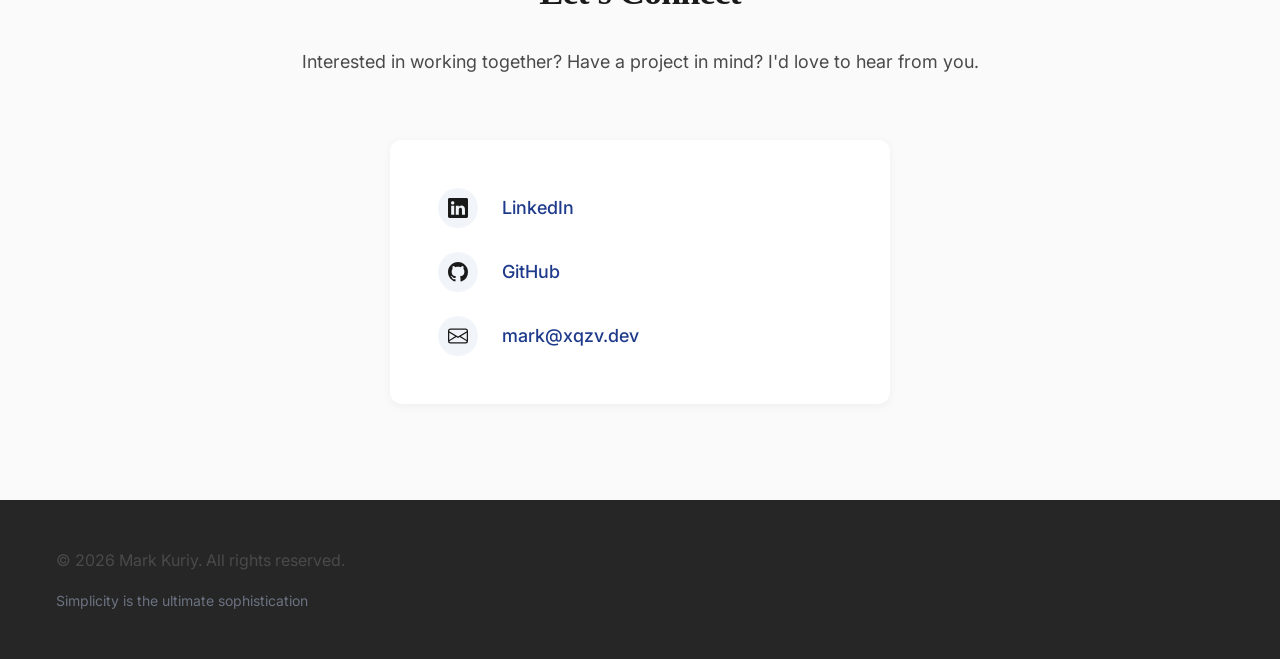
==== commit 48c2dbf2: "feat: update theme colors and navigation styles for improved dark mode support" ====
--- a/index.html
+++ b/index.html
@@ -6,8 +6,8 @@
     <title>Mark Kuriy - Data Scientist & ML Engineer</title>
     <meta name="description" content="Data Scientist & ML Engineer | Leveraging 7+ Years of Product Experience to Build Scalable AI Solutions.">
     <meta name="color-scheme" content="light dark">
-    <meta name="theme-color" content="#1E3A8A" media="(prefers-color-scheme: light)">
-    <meta name="theme-color" content="#121212" media="(prefers-color-scheme: dark)">
+    <meta name="theme-color" content="var(--primary-600)" media="(prefers-color-scheme: light)">
+    <meta name="theme-color" content="var(--dark-bg-primary)" media="(prefers-color-scheme: dark)">
     
     <!-- Favicon -->
     <link rel="apple-touch-icon" sizes="180x180" href="/favicon/apple-touch-icon.png">
@@ -31,15 +31,15 @@
     <style>
         body { 
             font-family: 'Inter', system-ui, sans-serif; 
-            background-color: #FAFAFB;
-            color: #1a1a1a;
+            background-color: var(--bg-primary, #FAFAFB);
+            color: var(--text-primary, #1a1a1a);
             transition: background-color 0.3s ease, color 0.3s ease;
             margin: 0;
             line-height: 1.6;
         }
         body.dark-mode { 
-            background-color: #121212;
-            color: #e0e0e0;
+            background-color: var(--dark-bg-primary, #0F0F0F);
+            color: var(--dark-text-primary, #F5F5F5);
         }
         .nav { 
             position: fixed; 
@@ -50,12 +50,20 @@
             padding: 1rem 0;
             backdrop-filter: blur(12px);
             transition: transform 0.3s ease, background-color 0.3s ease;
-            background: rgba(250, 250, 251, 0.95);
-            border-bottom: 1px solid rgba(30, 58, 138, 0.1);
+            background: var(--nav-bg-light, rgba(250, 250, 251, 0.95));
+            border-bottom: 1px solid var(--nav-border-light, rgba(30, 58, 138, 0.1));
         }
         .dark-mode .nav {
-            background: rgba(26, 26, 26, 0.95);
-            border-bottom: 1px solid rgba(255, 255, 255, 0.1);
+            background: var(--nav-bg-dark, rgba(26, 26, 26, 0.95));
+            border-bottom: 1px solid var(--nav-border-dark, rgba(255, 255, 255, 0.1));
+        }
+        .nav.scrolled {
+            background: rgba(250, 250, 251, 0.98);
+            box-shadow: 0 2px 20px rgba(30, 58, 138, 0.1);
+        }
+        .dark-mode .nav.scrolled {
+            background: rgba(26, 26, 26, 0.98);
+            box-shadow: 0 2px 20px rgba(0, 0, 0, 0.2);
         }
         .container {
             max-width: 1200px;
--- a/css/styles.css
+++ b/css/styles.css
@@ -0,0 +1,517 @@
+:root {
+    /* Primary color system - 60-30-10 rule */
+    
+    /* Neutral colors (60%) - Primary backgrounds and text */
+    --neutral-50: #F9FAFB;
+    --neutral-100: #FAFAFB;
+    --neutral-200: #F1F5F9;
+    --neutral-300: #E5E7EB;
+    --neutral-400: #6B7280;
+    --neutral-600: #4a4a4a;
+    --neutral-800: #1a1a1a;
+    
+    /* Brand colors (30%) - Navigation and sections */
+    --primary-300: #60A5FA;
+    --primary-400: #3B82F6;
+    --primary-500: #2563EB;
+    --primary-600: #1E3A8A;
+    --primary-700: #1E40AF;
+    
+    /* Accent color (10%) - CTAs and highlights only */
+    --accent-400: #E5C47A;
+    --accent-500: #D7BA89;
+    --accent-600: #C29D58;
+    
+    /* Semantic color mappings - Enhanced for accessibility */
+    --text-primary: var(--neutral-800);
+    --text-secondary: var(--neutral-600);
+    --text-tertiary: var(--neutral-400);
+    --text-brand: var(--primary-600);
+    --text-accent: var(--accent-600);
+    
+    --bg-primary: var(--neutral-100);
+    --bg-secondary: var(--neutral-200);
+    --bg-tertiary: var(--neutral-50);
+    --bg-brand: var(--primary-600);
+    --bg-brand-light: var(--primary-300);
+    --bg-accent: var(--accent-500);
+    
+    --border-color: var(--neutral-300);
+    --border-brand: var(--primary-400);
+    --border-accent: var(--accent-400);
+    
+    /* Dark mode colors - Enhanced contrast */
+    --dark-bg-primary: #0F0F0F;
+    --dark-bg-secondary: #1A1A1A;
+    --dark-bg-tertiary: #262626;
+    --dark-text-primary: #F5F5F5;
+    --dark-text-secondary: #B3B3B3;
+    --dark-text-tertiary: #9CA3AF;
+    --dark-border: #404040;
+    --dark-border-light: #2A2A2A;
+    
+    /* Navigation specifics */
+    --nav-bg-light: rgba(250, 250, 251, 0.95);
+    --nav-border-light: rgba(30, 58, 138, 0.1);
+    --nav-bg-dark: rgba(26, 26, 26, 0.95);
+    --nav-border-dark: rgba(255, 255, 255, 0.1);
+    
+    /* Spacing scale */
+    --space-xs: 0.5rem;
+    --space-sm: 1rem;
+    --space-md: 1.5rem;
+    --space-lg: 2rem;
+    --space-xl: 3rem;
+    --space-2xl: 4rem;
+    --space-3xl: 6rem;
+    
+    /* Typography scale */
+    --text-xs: 0.75rem;
+    --text-sm: 0.875rem;
+    --text-base: 1rem;
+    --text-lg: 1.125rem;
+    --text-xl: 1.25rem;
+    --text-2xl: 1.5rem;
+    --text-3xl: 1.875rem;
+    --text-4xl: 2.25rem;
+    --text-5xl: 3rem;
+    --text-6xl: 3.75rem;
+    
+    /* Line heights */
+    --line-height-tight: 1.25;
+    --line-height-normal: 1.5;
+    --line-height-relaxed: 1.625;
+    
+    /* Content constraints */
+    --content-width-narrow: 600px;
+    --content-width-medium: 800px;
+    --content-width-wide: 1000px;
+}
+
+/* Modern CSS Reset */
+*,
+*::before,
+*::after {
+    margin: 0;
+    padding: 0;
+    box-sizing: border-box;
+}
+
+html {
+    scroll-behavior: smooth;
+    font-size: 16px;
+    -webkit-text-size-adjust: 100%;
+}
+
+body {
+    font-family: 'Inter', system-ui, sans-serif;
+    line-height: 1.6;
+    font-weight: 400;
+    -webkit-font-smoothing: antialiased;
+    -moz-osx-font-smoothing: grayscale;
+    text-rendering: optimizeSpeed;
+    transition: background-color 0.3s ease, color 0.3s ease;
+    color: var(--text-primary);
+    background-color: var(--bg-primary);
+}
+
+/* Theme classes - Enhanced accessibility */
+body.light-mode {
+    --text-primary: var(--neutral-800);
+    --text-secondary: var(--neutral-600);
+    --text-tertiary: var(--neutral-400);
+    --bg-primary: var(--neutral-100);
+    --bg-secondary: var(--neutral-200);
+    --bg-tertiary: var(--neutral-50);
+    --border-color: var(--neutral-300);
+    --bg-white: #FFFFFF;
+}
+
+body.dark-mode {
+    --text-primary: var(--dark-text-primary);
+    --text-secondary: var(--dark-text-secondary);
+    --text-tertiary: var(--dark-text-tertiary);
+    --bg-primary: var(--dark-bg-primary);
+    --bg-secondary: var(--dark-bg-secondary);
+    --bg-tertiary: var(--dark-bg-tertiary);
+    --border-color: var(--dark-border);
+    --bg-white: var(--dark-bg-secondary);
+}
+
+/* Typography System */
+.serif {
+    font-family: 'Crimson Pro', Georgia, serif;
+}
+
+h1, h2, h3, h4, h5, h6 {
+    font-weight: 600;
+    line-height: var(--line-height-tight);
+    letter-spacing: -0.02em;
+    margin-bottom: var(--space-md);
+}
+
+/* Typography classes */
+.text-6xl { 
+    font-size: var(--text-6xl); 
+    line-height: var(--line-height-tight);
+    font-weight: 700;
+    letter-spacing: -0.025em;
+}
+.text-5xl { 
+    font-size: var(--text-5xl); 
+    line-height: var(--line-height-tight);
+    font-weight: 600;
+    letter-spacing: -0.025em;
+}
+.text-4xl { 
+    font-size: var(--text-4xl); 
+    line-height: var(--line-height-tight);
+    font-weight: 600;
+    letter-spacing: -0.025em;
+}
+.text-3xl { 
+    font-size: var(--text-3xl); 
+    line-height: var(--line-height-normal);
+    font-weight: 600;
+}
+.text-2xl { 
+    font-size: var(--text-2xl); 
+    line-height: var(--line-height-normal);
+    font-weight: 600;
+}
+.text-xl { 
+    font-size: var(--text-xl); 
+    line-height: var(--line-height-normal);
+    font-weight: 500;
+}
+.text-lg { 
+    font-size: var(--text-lg); 
+    line-height: var(--line-height-relaxed);
+    font-weight: 400;
+}
+.text-base { 
+    font-size: var(--text-base); 
+    line-height: var(--line-height-relaxed);
+    font-weight: 400;
+}
+.text-sm { 
+    font-size: var(--text-sm); 
+    line-height: var(--line-height-normal);
+    font-weight: 400;
+}
+
+/* Color utilities - 60-30-10 compliant */
+.text-primary { color: var(--text-primary); }
+.text-secondary { color: var(--text-secondary); }
+.text-tertiary { color: var(--text-tertiary); }
+.text-brand { color: var(--text-brand); }
+.text-accent { color: var(--text-accent); }
+.text-white { color: white; }
+
+/* Background colors - Proper hierarchy */
+.bg-primary { background-color: var(--bg-primary); }
+.bg-secondary { background-color: var(--bg-secondary); }
+.bg-tertiary { background-color: var(--bg-tertiary); }
+.bg-brand { background-color: var(--bg-brand); }
+.bg-brand-light { background-color: var(--bg-brand-light); }
+.bg-accent { background-color: var(--bg-accent); }
+.bg-white { background-color: var(--bg-white); }
+.bg-soft { background-color: var(--bg-secondary); }
+.bg-deep-charcoal { background-color: var(--dark-bg-tertiary); }
+
+/* Layout Utilities */
+.container {
+    max-width: 1200px;
+    margin: 0 auto;
+    padding: 0 var(--space-sm);
+}
+
+.section {
+    padding: var(--space-3xl) 0;
+    position: relative;
+    z-index: 1;
+}
+
+.section-heading-container {
+    text-align: center;
+    max-width: var(--content-width-medium);
+    margin: 0 auto;
+}
+
+/* Grid System */
+.grid-2 {
+    display: grid;
+    grid-template-columns: repeat(2, 1fr);
+    gap: var(--space-2xl);
+}
+
+.grid-3 {
+    display: grid;
+    grid-template-columns: repeat(3, 1fr);
+    gap: var(--space-2xl);
+}
+
+.row-grid {
+    display: grid;
+    grid-template-columns: 1fr;
+    gap: var(--space-2xl);
+}
+
+/* About Section - Simplified and Unified */
+.about-content {
+    max-width: var(--content-width-medium);
+    margin: 0 auto;
+    text-align: center;
+}
+
+.about-content h2 {
+    color: var(--text-primary);
+}
+
+.about-highlight {
+    color: var(--text-secondary);
+    font-weight: 500;
+    font-style: italic;
+    margin-bottom: var(--space-2xl);
+}
+
+.about-story {
+    text-align: left;
+    max-width: 100%;
+    margin-bottom: var(--space-3xl);
+}
+
+.about-story p {
+    color: var(--text-primary);
+    line-height: var(--line-height-relaxed);
+}
+
+.stats-showcase {
+    align-self: center;
+    width: 100%;
+    max-width: 600px;
+    margin: 0 auto;
+}
+
+/* Flex utilities */
+.flex {
+    display: flex;
+}
+
+.flex-col {
+    flex-direction: column;
+}
+
+.items-center {
+    align-items: center;
+}
+
+.justify-center {
+    justify-content: center;
+}
+
+.justify-between {
+    justify-content: space-between;
+}
+
+.gap-sm { gap: var(--space-sm); }
+.gap-md { gap: var(--space-md); }
+.gap-lg { gap: var(--space-lg); }
+.gap-xl { gap: var(--space-xl); }
+
+/* Spacing Utilities */
+.mt-xs { margin-top: var(--space-xs); }
+.mt-sm { margin-top: var(--space-sm); }
+.mt-md { margin-top: var(--space-md); }
+.mt-lg { margin-top: var(--space-lg); }
+.mt-xl { margin-top: var(--space-xl); }
+.mt-2xl { margin-top: var(--space-2xl); }
+
+.mb-xs { margin-bottom: var(--space-xs); }
+.mb-sm { margin-bottom: var(--space-sm); }
+.mb-md { margin-bottom: var(--space-md); }
+.mb-lg { margin-bottom: var(--space-lg); }
+.mb-xl { margin-bottom: var(--space-xl); }
+.mb-2xl { margin-bottom: var(--space-2xl); }
+
+.py-xs { padding-top: var(--space-xs); padding-bottom: var(--space-xs); }
+.py-sm { padding-top: var(--space-sm); padding-bottom: var(--space-sm); }
+.py-md { padding-top: var(--space-md); padding-bottom: var(--space-md); }
+.py-lg { padding-top: var(--space-lg); padding-bottom: var(--space-lg); }
+.py-xl { padding-top: var(--space-xl); padding-bottom: var(--space-xl); }
+.py-2xl { padding-top: var(--space-2xl); padding-bottom: var(--space-2xl); }
+
+/* Hero Section */
+.hero {
+    min-height: 100vh;
+    display: flex;
+    align-items: center;
+    position: relative;
+    padding-top: 80px;
+    overflow: hidden;
+}
+
+/* Page hero for sub-pages */
+.page-hero {
+    padding-top: 120px;
+    padding-bottom: 60px;
+    min-height: auto;
+}
+
+.hero-content {
+    position: relative;
+    z-index: 1;
+}
+
+.hero-actions {
+    display: flex;
+    gap: var(--space-md);
+    align-items: center;
+}
+
+.hero-description {
+    max-width: var(--content-width-medium);
+}
+
+/* Parallax Background - Adjusted for proper 60-30-10 distribution */
+.hero-parallax-bg {
+    position: absolute;
+    top: 0;
+    left: 0;
+    width: 100%;
+    height: 100%;
+    background: linear-gradient(135deg, 
+        rgba(30, 58, 138, 0.03) 0%, 
+        rgba(59, 130, 246, 0.02) 50%, 
+        rgba(215, 186, 137, 0.02) 100%);
+    z-index: 0;
+}
+
+/* Cards */
+.card {
+    background: var(--bg-white);
+    padding: var(--space-xl);
+    border-radius: 12px;
+    box-shadow: 0 2px 10px rgba(0, 0, 0, 0.05);
+    transition: all 0.3s ease;
+}
+
+.card:hover {
+    transform: translateY(-4px);
+    box-shadow: 0 10px 25px rgba(0, 0, 0, 0.15);
+}
+
+/* Accessibility */
+.skip-link {
+    position: absolute;
+    top: -40px;
+    left: 6px;
+    background: var(--primary-600);
+    color: white;
+    padding: 8px;
+    text-decoration: none;
+    border-radius: 4px;
+    transition: top 0.3s;
+}
+
+.skip-link:focus {
+    top: 6px;
+}
+
+/* Screen reader only content */
+.sr-only {
+    position: absolute;
+    width: 1px;
+    height: 1px;
+    padding: 0;
+    margin: -1px;
+    overflow: hidden;
+    clip: rect(0, 0, 0, 0);
+    white-space: nowrap;
+    border: 0;
+}
+
+/* Reduced motion preferences */
+@media (prefers-reduced-motion: reduce) {
+    * {
+        animation-duration: 0.01ms;
+        animation-iteration-count: 1;
+        transition-duration: 0.01ms;
+    }
+}
+
+/* Custom scrollbar */
+::-webkit-scrollbar {
+    width: 8px;
+}
+
+::-webkit-scrollbar-track {
+    background: var(--bg-secondary);
+}
+
+::-webkit-scrollbar-thumb {
+    background: var(--neutral-400);
+    border-radius: 4px;
+}
+
+::-webkit-scrollbar-thumb:hover {
+    background: var(--primary-600);
+}
+
+/* Responsive Design */
+@media (max-width: 1024px) {
+    .container {
+        padding: 0 var(--space-md);
+    }
+}
+
+@media (max-width: 768px) {
+    .grid-2,
+    .grid-3 {
+        grid-template-columns: 1fr;
+        gap: var(--space-xl);
+    }
+    
+    .about-content {
+        text-align: center;
+    }
+    
+    .about-story {
+        text-align: center;
+    }
+    
+    .hero-actions {
+        flex-direction: column;
+        align-items: stretch;
+    }
+    
+    .text-6xl {
+        font-size: var(--text-5xl);
+    }
+    
+    .text-5xl {
+        font-size: var(--text-4xl);
+    }
+    
+    .text-4xl {
+        font-size: var(--text-3xl);
+    }
+    
+    .section {
+        padding: var(--space-2xl) 0;
+    }
+}
+
+@media (max-width: 640px) {
+    .container {
+        padding: 0 var(--space-sm);
+    }
+    
+    .text-6xl {
+        font-size: var(--text-4xl);
+    }
+    
+    .hero {
+        min-height: 80vh;
+    }
+}
--- a/css/components.css
+++ b/css/components.css
@@ -132,10 +132,15 @@
 }
 
 .nav {
-    background: rgba(250, 250, 251, 0.95);
-    border-bottom: 1px solid rgba(30, 58, 138, 0.1);
+    background: var(--nav-bg-light, rgba(250, 250, 251, 0.95));
+    border-bottom: 1px solid var(--nav-border-light, rgba(30, 58, 138, 0.1));
     backdrop-filter: blur(12px);
     -webkit-backdrop-filter: blur(12px);
+}
+
+.nav.scrolled {
+    background: rgba(250, 250, 251, 0.98);
+    box-shadow: 0 2px 20px rgba(30, 58, 138, 0.1);
 }
 
 .nav-content {
@@ -269,7 +274,7 @@
 }
 
 .stat-card.secondary .stat-number {
-    color: var(--primary-400);
+    color: var(--primary-600);
 }
 
 .stat-card.tertiary .stat-number {
--- a/css/dark-mode.css
+++ b/css/dark-mode.css
@@ -62,6 +62,18 @@
     box-shadow: 0 2px 10px rgba(0, 0, 0, 0.3);
 }
 
+.dark-mode .stat-card {
+    border-top-color: var(--primary-500);
+}
+
+.dark-mode .stat-card.secondary {
+    border-top-color: var(--primary-400);
+}
+
+.dark-mode .stat-card.tertiary {
+    border-top-color: var(--primary-300);
+}
+
 .dark-mode .card:hover,
 .dark-mode .project-card:hover,
 .dark-mode .skill-category:hover,
@@ -69,6 +81,15 @@
     box-shadow: 0 8px 25px rgba(59, 130, 246, 0.15);
 }
 
+.dark-mode .stat-number,
+.dark-mode .stat-card.secondary .stat-number {
+    color: var(--primary-300);
+}
+
+.dark-mode .stat-card.tertiary .stat-number {
+    color: var(--primary-400);
+}
+
 /* Enhanced skill category dark mode styles */
 .dark-mode .skill-category {
     background: var(--dark-bg-tertiary);
@@ -89,8 +110,13 @@
 }
 
 .dark-mode .nav {
-    background: rgba(15, 15, 15, 0.95);
-    border-bottom: 1px solid var(--dark-border-light);
+    background: var(--nav-bg-dark, rgba(26, 26, 26, 0.95));
+    border-bottom: 1px solid var(--nav-border-dark, rgba(255, 255, 255, 0.1));
+}
+
+.dark-mode .nav.scrolled {
+    background: rgba(26, 26, 26, 0.98);
+    box-shadow: 0 2px 20px rgba(0, 0, 0, 0.2);
 }
 
 .dark-mode .hero-parallax-bg {
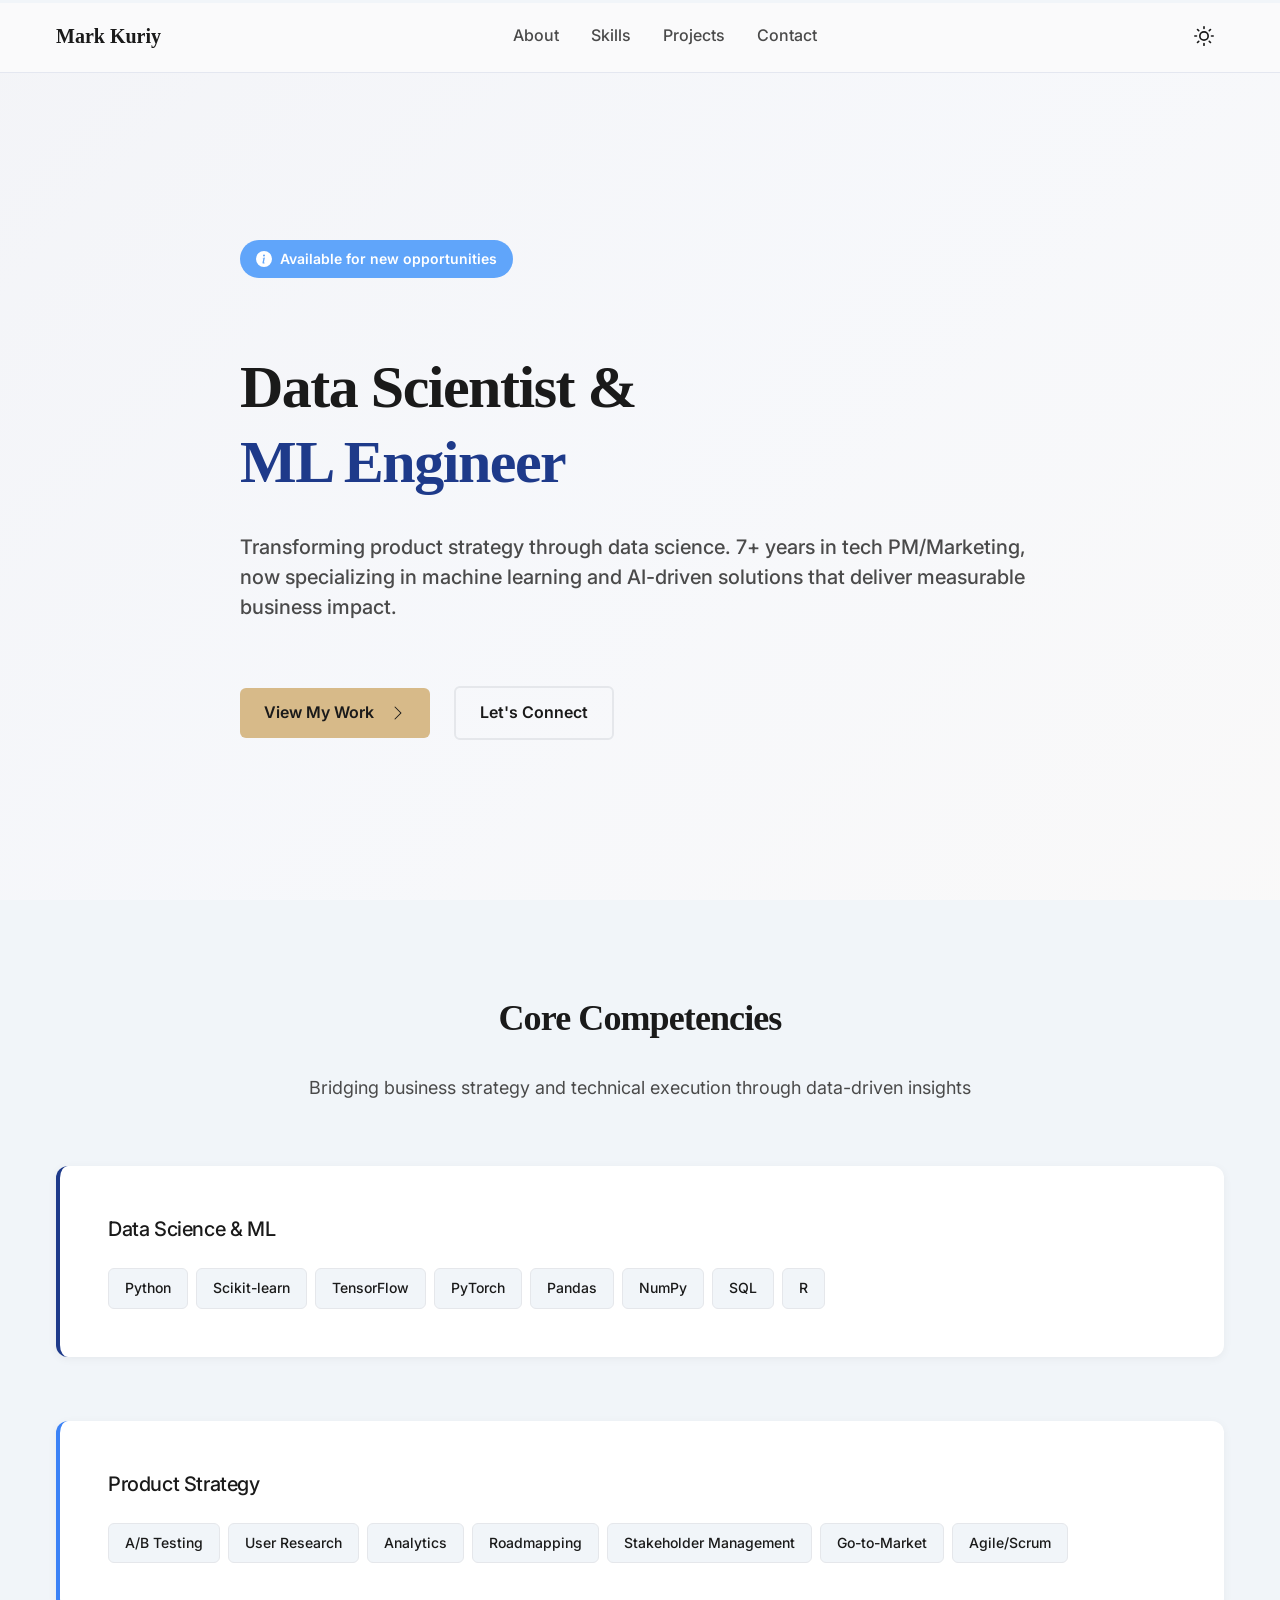
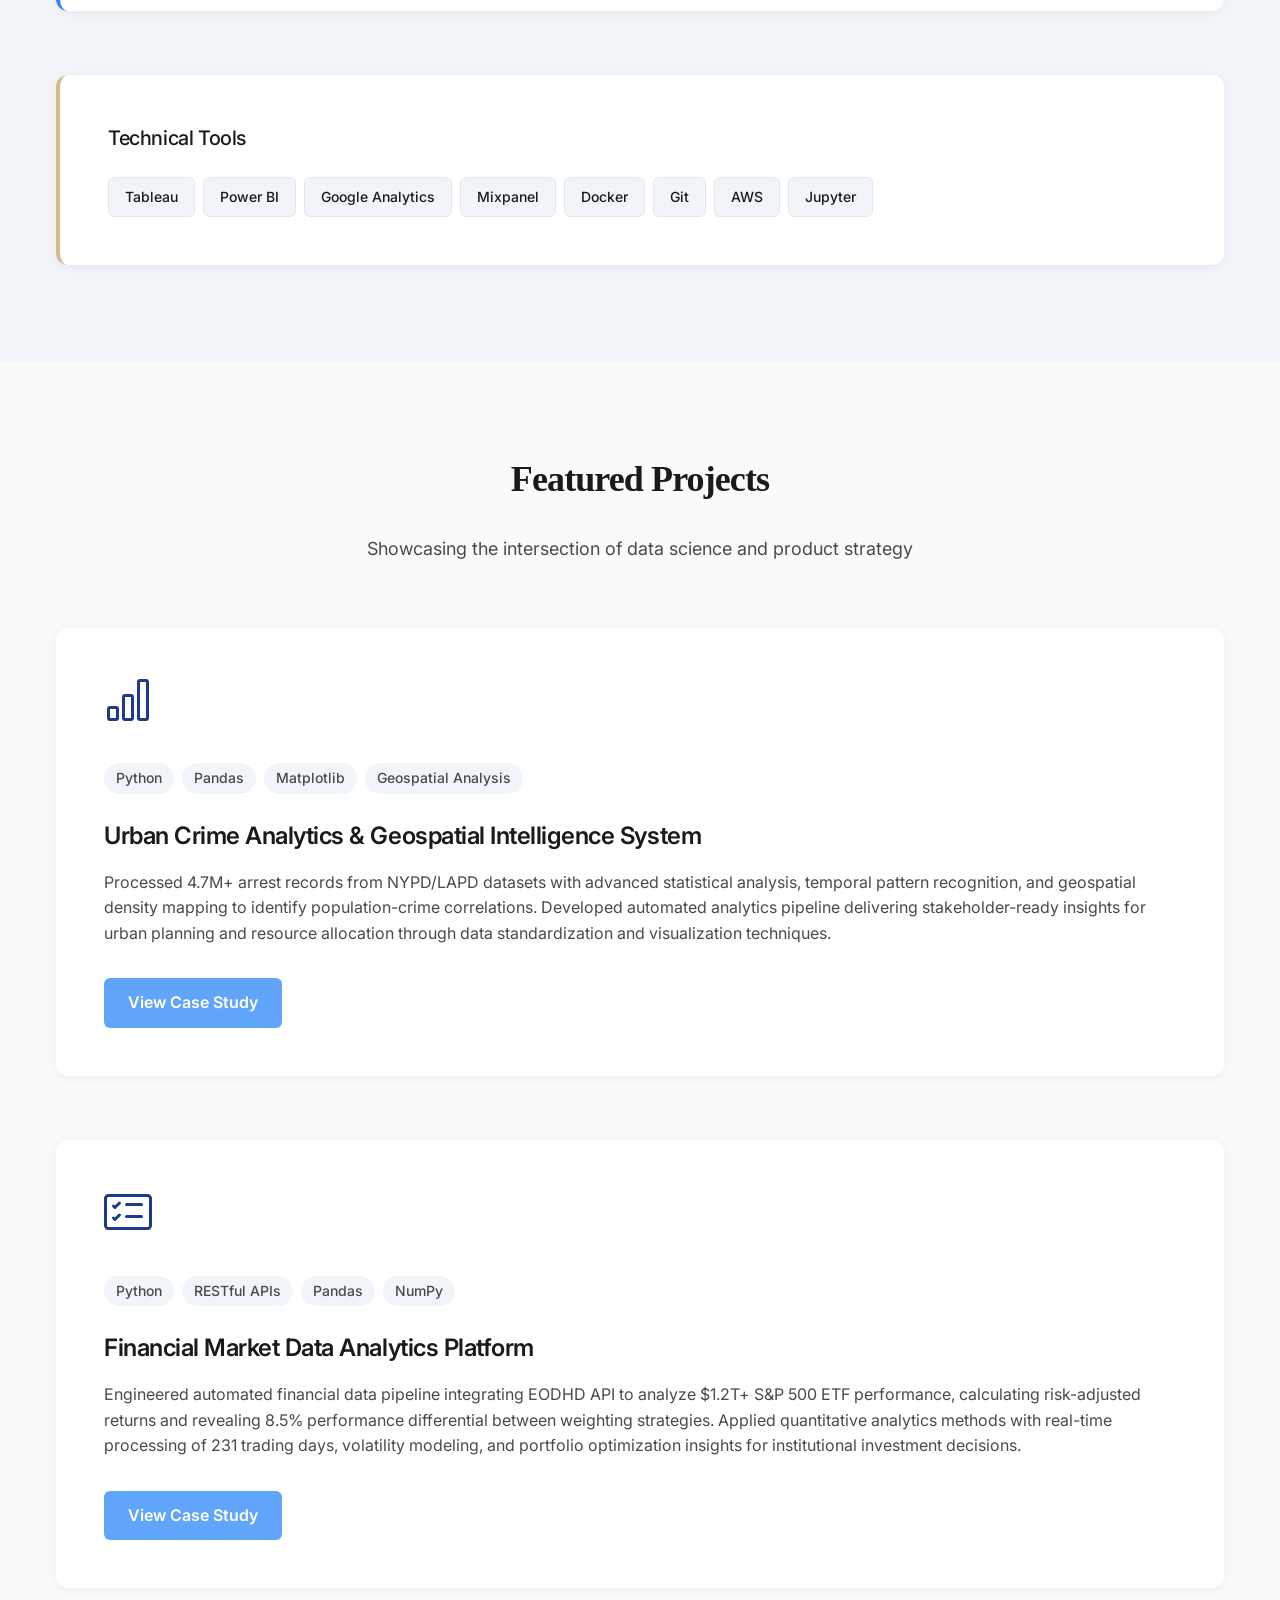
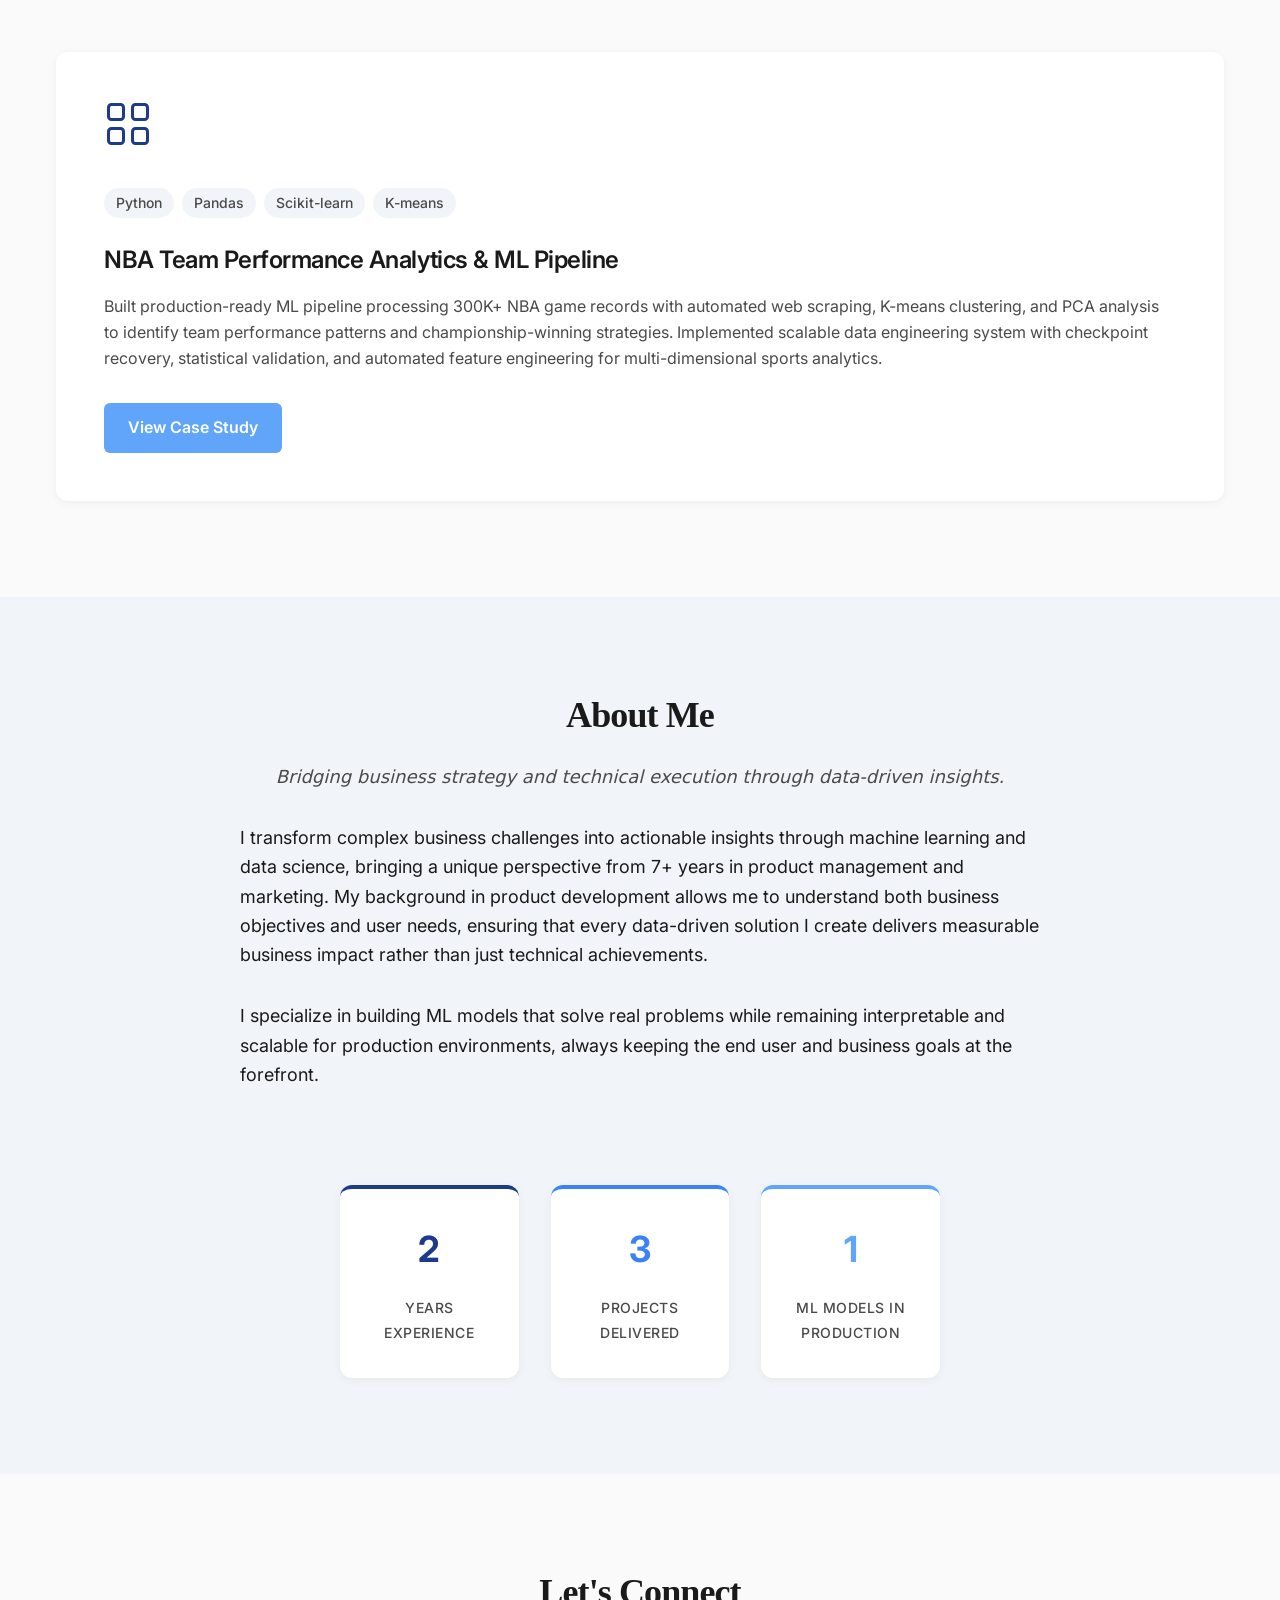
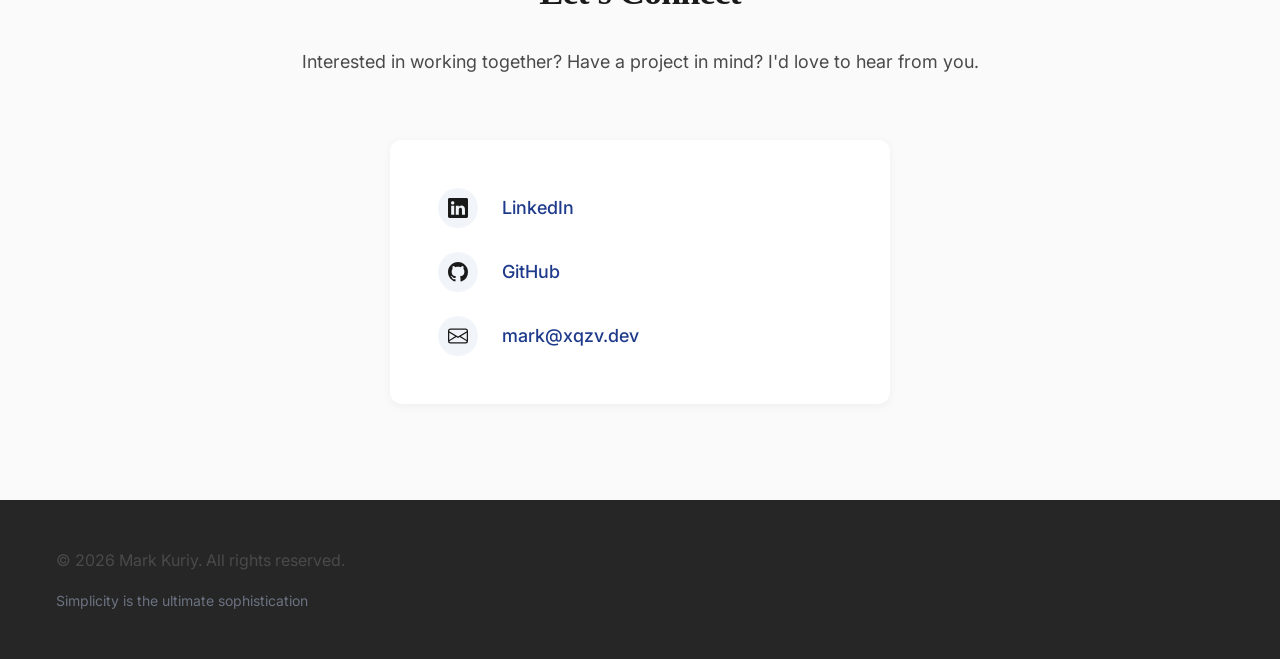
==== commit 35537c50: "Update index.html Co-authored-by: Copilot <175728472+Copilot@users.noreply.github.com>" ====
--- a/index.html
+++ b/index.html
@@ -6,8 +6,8 @@
     <title>Mark Kuriy - Data Scientist & ML Engineer</title>
     <meta name="description" content="Data Scientist & ML Engineer | Leveraging 7+ Years of Product Experience to Build Scalable AI Solutions.">
     <meta name="color-scheme" content="light dark">
-    <meta name="theme-color" content="var(--primary-600)" media="(prefers-color-scheme: light)">
-    <meta name="theme-color" content="var(--dark-bg-primary)" media="(prefers-color-scheme: dark)">
+    <meta name="theme-color" content="#1E3A8A" media="(prefers-color-scheme: light)">
+    <meta name="theme-color" content="#0F0F0F" media="(prefers-color-scheme: dark)">
     
     <!-- Favicon -->
     <link rel="apple-touch-icon" sizes="180x180" href="/favicon/apple-touch-icon.png">
--- a/css/components.css
+++ b/css/components.css
@@ -274,7 +274,7 @@
 }
 
 .stat-card.secondary .stat-number {
-    color: var(--primary-600);
+    color: var(--primary-400);
 }
 
 .stat-card.tertiary .stat-number {
